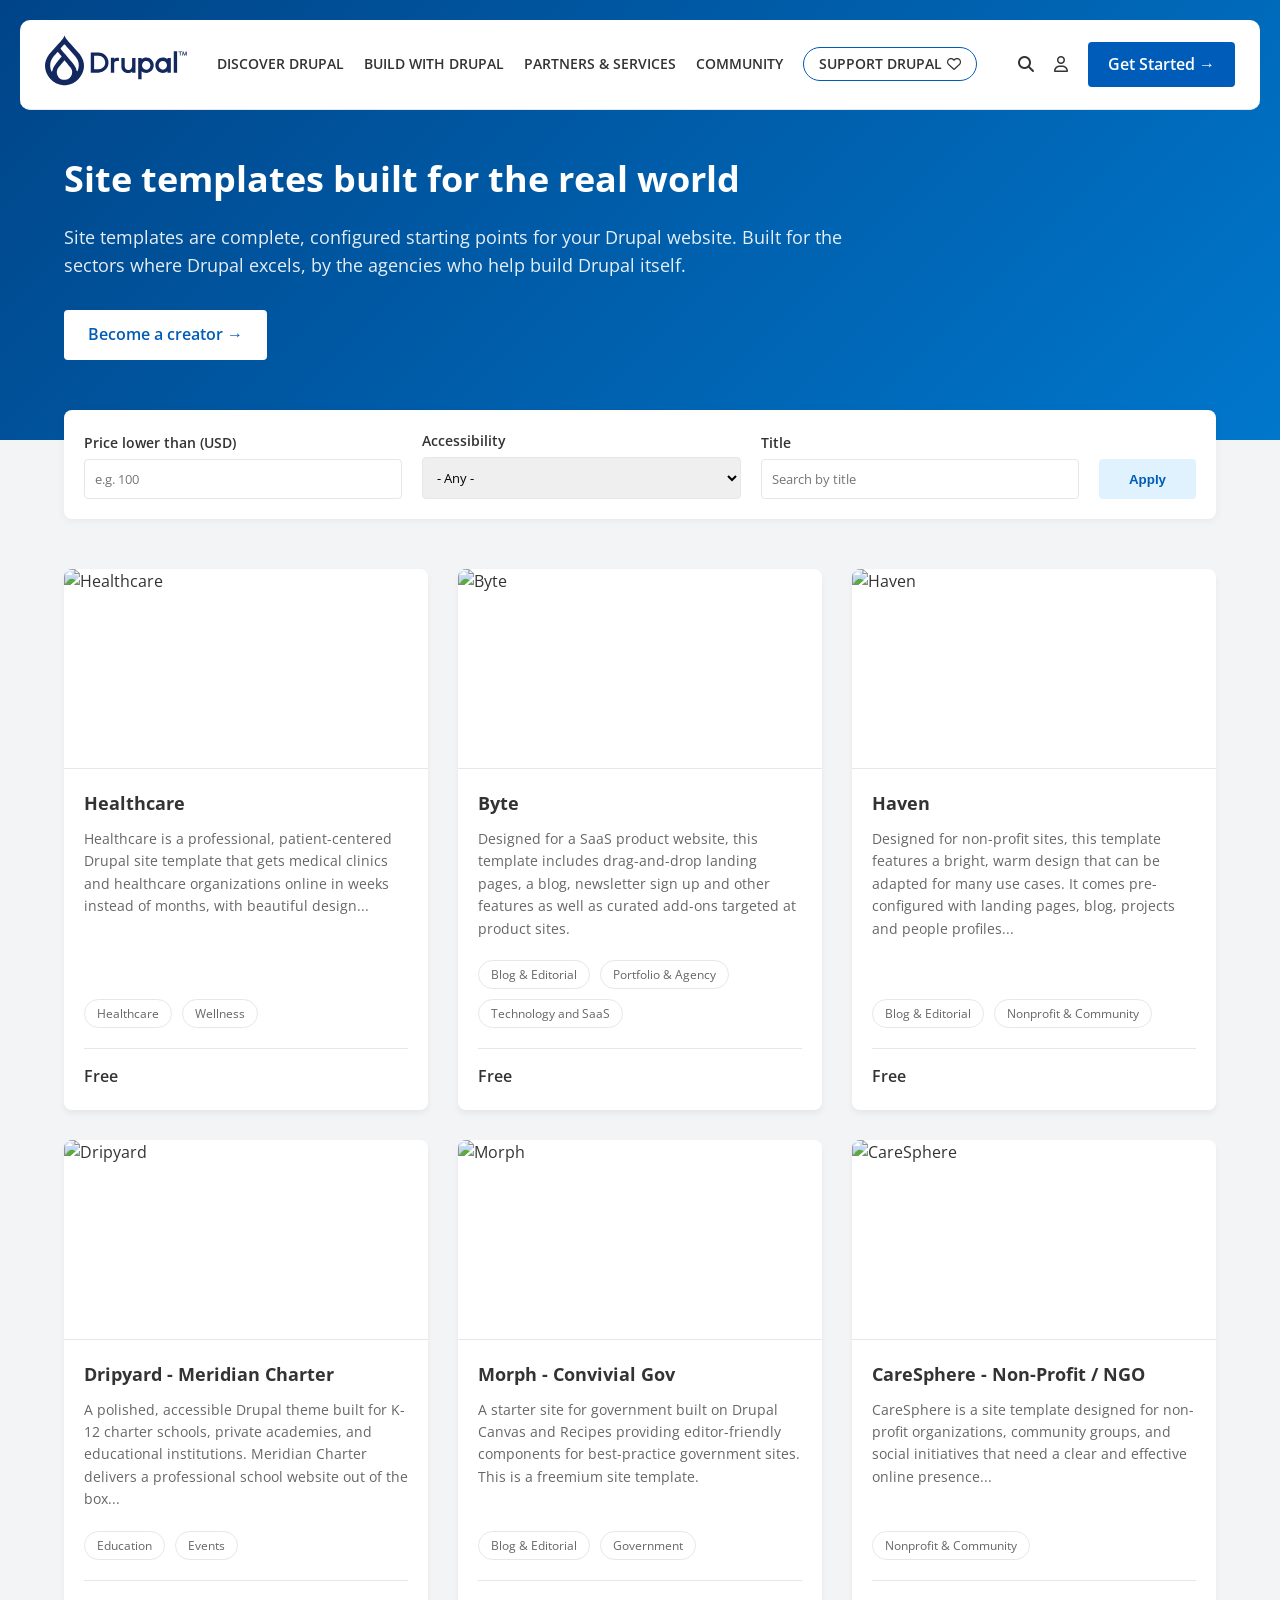
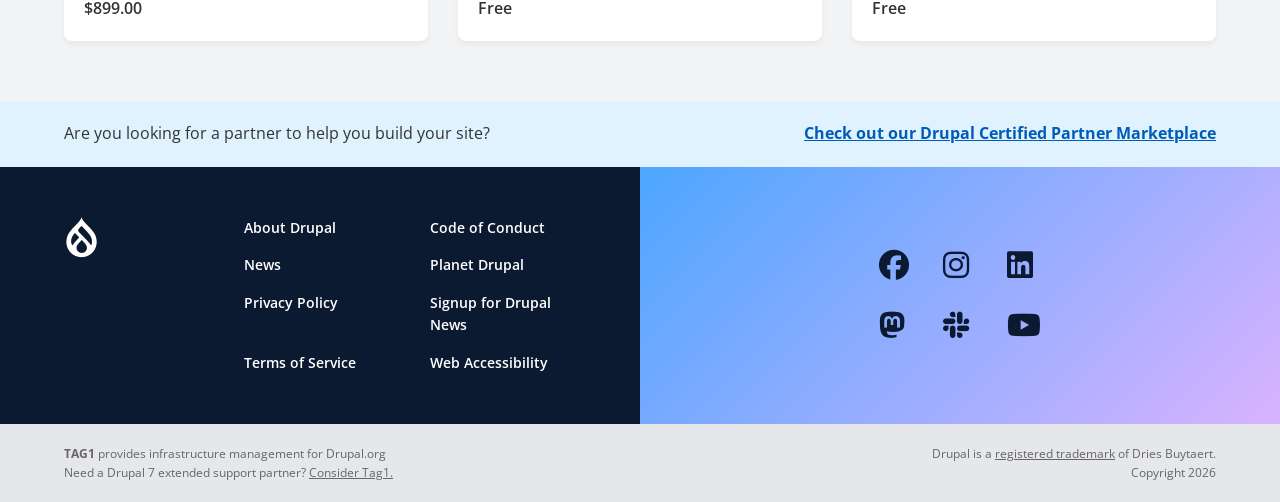
==== da-marketplace.html @ c18d899f "update" ====
<!DOCTYPE html>
<html lang="vi">
<head>
    <meta charset="UTF-8">
    <meta name="viewport" content="width=device-width, initial-scale=1.0">
    <title>Drupal Site Templates</title>
    <!-- Thêm font chữ từ Google Fonts -->
    <link rel="preconnect" href="https://fonts.googleapis.com">
    <link rel="preconnect" href="https://fonts.gstatic.com" crossorigin>
    <link href="https://fonts.googleapis.com/css2?family=Open+Sans:wght@400;600;700&display=swap" rel="stylesheet">
    <!-- Thêm thư viện icon FontAwesome -->
    <link rel="stylesheet" href="https://cdnjs.cloudflare.com/ajax/libs/font-awesome/6.4.0/css/all.min.css">

    <style>
        /* CSS Reset & Variables */
        :root {
            --primary-blue: #005cb9;
            --dark-blue: #0b1a30;
            --text-main: #333;
            --text-muted: #666;
            --bg-light: #f3f4f6;
            --border-color: #e5e7eb;
            --font-family: 'Open Sans', sans-serif;
        }

        * {
            margin: 0;
            padding: 0;
            box-sizing: border-box;
        }

        body {
            font-family: var(--font-family);
            color: var(--text-main);
            background-color: var(--bg-light);
            line-height: 1.6;
        }

        a {
            text-decoration: none;
            color: inherit;
        }

        /* --- HEADER --- */
        header {
            background-color: #fff;
            padding: 15px 25px;
            display: flex;
            justify-content: space-between;
            align-items: center;
            border-bottom: 1px solid var(--border-color);
            position: absolute;
            width: calc(100% - 40px);
            left: 20px;
            right: 20px;
            top: 20px;
            border-radius: 10px;
            z-index: 99;
        }

        .logo-nav {
            display: flex;
            align-items: center;
            gap: 30px;
        }

        .logo {
          width: 142px;
        }

        .nav-links {
            display: flex;
            gap: 20px;
            font-size: 14px;
            font-weight: 600;
            text-transform: uppercase;
            align-items: center;
        }

        .nav-links a:hover {
            color: var(--primary-blue);
        }

        .support-btn {
            border: 1px solid var(--primary-blue);
            padding: 5px 15px;
            border-radius: 20px;
            display: flex;
            align-items: center;
            gap: 5px;
        }

        .header-actions {
            display: flex;
            align-items: center;
            gap: 20px;
        }

        .btn-get-started {
            background-color: var(--primary-blue);
            color: #fff;
            padding: 10px 20px;
            border-radius: 4px;
            font-weight: 600;
        }

        /* --- HERO SECTION --- */
        .hero {
            background: linear-gradient(135deg, #004488, #0077cc);
            /* Có thể thay bằng ảnh pattern nếu có */
            color: #fff;
            padding: 150px 5% 80px 5%;
            text-align: left;
        }

        .hero h1 {
            font-size: 36px;
            margin-bottom: 15px;
        }

        .hero p {
            font-size: 18px;
            max-width: 800px;
            margin-bottom: 30px;
            opacity: 0.9;
        }

        .btn-white {
            background-color: #fff;
            color: var(--primary-blue);
            padding: 12px 24px;
            border-radius: 4px;
            font-weight: 600;
            display: inline-flex;
            align-items: center;
            gap: 10px;
        }

        /* --- FILTER SECTION --- */
        .filters {
            background-color: #fff;
            margin: 0 5%;
            padding: 20px;
            border-radius: 8px;
            box-shadow: 0 2px 10px rgba(0,0,0,0.05);
            display: flex;
            gap: 20px;
            align-items: flex-end;
            transform: translateY(-30px);
        }

        .form-group {
            display: flex;
            flex-direction: column;
            gap: 5px;
            flex: 1;
        }

        .form-group label {
            font-size: 14px;
            font-weight: 600;
        }

        .form-group input, .form-group select {
            padding: 10px;
            border: 1px solid var(--border-color);
            border-radius: 4px;
            font-family: inherit;
        }

        .btn-apply {
            background-color: #e0f2fe;
            color: var(--primary-blue);
            border: none;
            padding: 10px 30px;
            border-radius: 4px;
            font-weight: 600;
            cursor: pointer;
            height: 40px;
        }

        /* --- TEMPLATES GRID --- */
        .templates-container {
            padding: 20px 5% 60px;
            display: grid;
            grid-template-columns: repeat(auto-fill, minmax(320px, 1fr));
            gap: 30px;
        }

        .card {
            background: #fff;
            border-radius: 8px;
            overflow: hidden;
            box-shadow: 0 4px 6px rgba(0,0,0,0.05);
            display: flex;
            flex-direction: column;
            transition: transform 0.2s, box-shadow 0.2s;
        }

        .card:hover {
            transform: translateY(-5px);
            box-shadow: 0 10px 15px rgba(0,0,0,0.1);
        }

        .card img {
            width: 100%;
            height: 200px;
            object-fit: cover;
            border-bottom: 1px solid var(--border-color);
        }

        .card-body {
            padding: 20px;
            display: flex;
            flex-direction: column;
            flex-grow: 1;
        }

        .card-title {
            font-size: 18px;
            font-weight: 700;
            margin-bottom: 10px;
        }

        .card-desc {
            font-size: 14px;
            color: var(--text-muted);
            margin-bottom: 20px;
            flex-grow: 1;
        }

        .tags {
            display: flex;
            flex-wrap: wrap;
            gap: 10px;
            margin-bottom: 20px;
        }

        .tag {
            font-size: 12px;
            padding: 4px 12px;
            border: 1px solid var(--border-color);
            border-radius: 15px;
            color: var(--text-muted);
        }

        .card-footer {
            border-top: 1px solid var(--border-color);
            padding-top: 15px;
            font-weight: 600;
            color: var(--text-main);
        }

        /* --- CTA BANNER --- */
        .cta-banner {
            background-color: #e0f2fe;
            padding: 20px 5%;
            display: flex;
            justify-content: space-between;
            align-items: center;
        }

        .cta-banner a {
            font-weight: 700;
            color: var(--primary-blue);
            text-decoration: underline;
        }

        /* --- FOOTER --- */
        footer {
            display: flex;
            min-height: 250px;
        }

        .footer-left {
            background-color: var(--dark-blue);
            color: #fff;
            width: 50%;
            padding: 50px 5%;
            display: flex;
            gap: 50px;
        }

        .footer-links {
            display: grid;
            grid-template-columns: 1fr 1fr;
            gap: 15px 40px;
        }

        .footer-links a {
            font-size: 14px;
            font-weight: 600;
        }

        .footer-links a:hover {
            text-decoration: underline;
        }

        .footer-right {
            background: linear-gradient(135deg, #4da6ff, #d9b3ff);
            width: 50%;
            padding: 50px 5%;
            display: flex;
            justify-content: center;
            align-items: center;
        }

        .social-icons {
            display: grid;
            grid-template-columns: repeat(3, 1fr);
            gap: 30px;
            font-size: 30px;
            color: var(--dark-blue);
        }

        /* --- BOTTOM BAR --- */
        .bottom-bar {
            background-color: #e5e7eb;
            padding: 20px 5%;
            display: flex;
            justify-content: space-between;
            align-items: center;
            font-size: 12px;
            color: var(--text-muted);
        }

        .bottom-bar img {
            height: 20px;
            margin-right: 10px;
            vertical-align: middle;
        }

        /* Responsive cơ bản */
        @media (max-width: 1024px) {
            .nav-links { display: none; } /* Giấu menu trên mobile, cần làm menu hamburger thực tế */
            .filters { flex-direction: column; transform: none; margin: 20px 5%; }
            .btn-apply { width: 100%; }
            footer { flex-direction: column; }
            .footer-left, .footer-right { width: 100%; }
            .cta-banner { flex-direction: column; gap: 10px; text-align: center; }
        }
    </style>
</head>
<body>

    <!-- Header -->
    <header>
        <div class="logo-nav">
            <div class="logo">
              <img src="logo.svg" alt="logo" width="142" height="51">
            </div>
            <nav class="nav-links">
                <a href="#">Discover Drupal</a>
                <a href="#">Build with Drupal</a>
                <a href="#">Partners & Services</a>
                <a href="#">Community</a>
                <a href="#" class="support-btn">Support Drupal <i class="fa-regular fa-heart"></i></a>
            </nav>
        </div>
        <div class="header-actions">
            <a href="#"><i class="fa-solid fa-magnifying-glass"></i></a>
            <a href="#"><i class="fa-regular fa-user"></i></a>
            <a href="#" class="btn-get-started">Get Started &rarr;</a>
        </div>
    </header>

    <!-- Hero -->
    <section class="hero">
        <h1>Site templates built for the real world</h1>
        <p>Site templates are complete, configured starting points for your Drupal website. Built for the sectors where Drupal excels, by the agencies who help build Drupal itself.</p>
        <a href="#" class="btn-white">Become a creator &rarr;</a>
    </section>

    <!-- Filters -->
    <form class="filters" id="filterForm">
        <div class="form-group">
            <label for="price">Price lower than (USD)</label>
            <input type="text" id="price" placeholder="e.g. 100">
        </div>
        <div class="form-group">
            <label for="accessibility">Accessibility</label>
            <select id="accessibility">
                <option>- Any -</option>
                <option>WCAG 2.1 AA</option>
                <option>WCAG 2.1 AAA</option>
            </select>
        </div>
        <div class="form-group">
            <label for="title">Title</label>
            <input type="text" id="title" placeholder="Search by title">
        </div>
        <button type="submit" class="btn-apply">Apply</button>
    </form>

    <!-- Templates Grid -->
    <section class="templates-container">
        
        <!-- Card 1 -->
        <a href="https://www.drupalforge.org/" target="_blank" class="card">
            <img src="https://images.unsplash.com/photo-1538108149393-cebb47acddb2?auto=format&fit=crop&w=600&q=80" alt="Healthcare">
            <div class="card-body">
                <h3 class="card-title">Healthcare</h3>
                <p class="card-desc">Healthcare is a professional, patient-centered Drupal site template that gets medical clinics and healthcare organizations online in weeks instead of months, with beautiful design...</p>
                <div class="tags">
                    <span class="tag">Healthcare</span>
                    <span class="tag">Wellness</span>
                </div>
                <div class="card-footer">Free</div>
            </div>
        </a>

        <!-- Card 2 -->
        <a href="https://www.drupalforge.org/" target="_blank" class="card">
            <img src="https://images.unsplash.com/photo-1551288049-bebda4e38f71?auto=format&fit=crop&w=600&q=80" alt="Byte">
            <div class="card-body">
                <h3 class="card-title">Byte</h3>
                <p class="card-desc">Designed for a SaaS product website, this template includes drag-and-drop landing pages, a blog, newsletter sign up and other features as well as curated add-ons targeted at product sites.</p>
                <div class="tags">
                    <span class="tag">Blog & Editorial</span>
                    <span class="tag">Portfolio & Agency</span>
                    <span class="tag">Technology and SaaS</span>
                </div>
                <div class="card-footer">Free</div>
            </div>
        </a>

        <!-- Card 3 -->
        <a href="https://www.drupalforge.org/" target="_blank" class="card">
            <img src="https://images.unsplash.com/photo-1469474968028-56623f02e42e?auto=format&fit=crop&w=600&q=80" alt="Haven">
            <div class="card-body">
                <h3 class="card-title">Haven</h3>
                <p class="card-desc">Designed for non-profit sites, this template features a bright, warm design that can be adapted for many use cases. It comes pre-configured with landing pages, blog, projects and people profiles...</p>
                <div class="tags">
                    <span class="tag">Blog & Editorial</span>
                    <span class="tag">Nonprofit & Community</span>
                </div>
                <div class="card-footer">Free</div>
            </div>
        </a>

        <!-- Card 4 -->
        <a href="https://www.drupalforge.org/" target="_blank" class="card">
            <img src="https://images.unsplash.com/photo-1523050854058-8df90110c9f1?auto=format&fit=crop&w=600&q=80" alt="Dripyard">
            <div class="card-body">
                <h3 class="card-title">Dripyard - Meridian Charter</h3>
                <p class="card-desc">A polished, accessible Drupal theme built for K-12 charter schools, private academies, and educational institutions. Meridian Charter delivers a professional school website out of the box...</p>
                <div class="tags">
                    <span class="tag">Education</span>
                    <span class="tag">Events</span>
                </div>
                <div class="card-footer">$899.00</div>
            </div>
        </a>

        <!-- Card 5 -->
        <a href="https://www.drupalforge.org/" target="_blank" class="card">
            <img src="https://images.unsplash.com/photo-1541872703-74c5e44368f9?auto=format&fit=crop&w=600&q=80" alt="Morph">
            <div class="card-body">
                <h3 class="card-title">Morph - Convivial Gov</h3>
                <p class="card-desc">A starter site for government built on Drupal Canvas and Recipes providing editor-friendly components for best-practice government sites. This is a freemium site template.</p>
                <div class="tags">
                    <span class="tag">Blog & Editorial</span>
                    <span class="tag">Government</span>
                </div>
                <div class="card-footer">Free</div>
            </div>
        </a>

        <!-- Card 6 -->
        <a href="https://www.drupalforge.org/" target="_blank" class="card">
            <img src="https://images.unsplash.com/photo-1531206715517-5c0ba140b2b8?auto=format&fit=crop&w=600&q=80" alt="CareSphere">
            <div class="card-body">
                <h3 class="card-title">CareSphere - Non-Profit / NGO</h3>
                <p class="card-desc">CareSphere is a site template designed for non-profit organizations, community groups, and social initiatives that need a clear and effective online presence...</p>
                <div class="tags">
                    <span class="tag">Nonprofit & Community</span>
                </div>
                <div class="card-footer">Free</div>
            </div>
        </a>

    </section>

    <!-- CTA Banner -->
    <div class="cta-banner">
        <span>Are you looking for a partner to help you build your site?</span>
        <a href="#">Check out our Drupal Certified Partner Marketplace</a>
    </div>

    <!-- Footer -->
    <footer>
        <div class="footer-left">
            <div class="logo">
                <i class="fa-brands fa-drupal" style="font-size: 40px; color:#fff;"></i>
            </div>
            <div class="footer-links">
                <a href="#">About Drupal</a>
                <a href="#">Code of Conduct</a>
                <a href="#">News</a>
                <a href="#">Planet Drupal</a>
                <a href="#">Privacy Policy</a>
                <a href="#">Signup for Drupal News</a>
                <a href="#">Terms of Service</a>
                <a href="#">Web Accessibility</a>
            </div>
        </div>
        <div class="footer-right">
            <div class="social-icons">
                <i class="fa-brands fa-facebook"></i>
                <i class="fa-brands fa-instagram"></i>
                <i class="fa-brands fa-linkedin"></i>
                <i class="fa-brands fa-mastodon"></i>
                <i class="fa-brands fa-slack"></i>
                <i class="fa-brands fa-youtube"></i>
            </div>
        </div>
    </footer>

    <!-- Bottom Bar -->
    <div class="bottom-bar">
        <div>
            <strong>TAG1</strong> provides infrastructure management for Drupal.org<br>
            Need a Drupal 7 extended support partner? <a href="#" style="text-decoration: underline;">Consider Tag1.</a>
        </div>
        <div style="text-align: right;">
            Drupal is a <a href="#" style="text-decoration: underline;">registered trademark</a> of Dries Buytaert.<br>
            Copyright 2026
        </div>
    </div>

    <!-- JavaScript xử lý sự kiện form (Mô phỏng) -->
    <script>
        document.getElementById('filterForm').addEventListener('submit', function(e) {
            e.preventDefault(); // Ngăn form load lại trang
            
            // Lấy giá trị từ form
            const price = document.getElementById('price').value;
            const title = document.getElementById('title').value;
            
            // Log ra console hoặc hiển thị thông báo mô phỏng
            console.log(`Lọc với giá: ${price}, Tiêu đề: ${title}`);
            alert("Tính năng lọc đang được mô phỏng. Sẽ tích hợp API sau!");
        });
    </script>
</body>
</html>
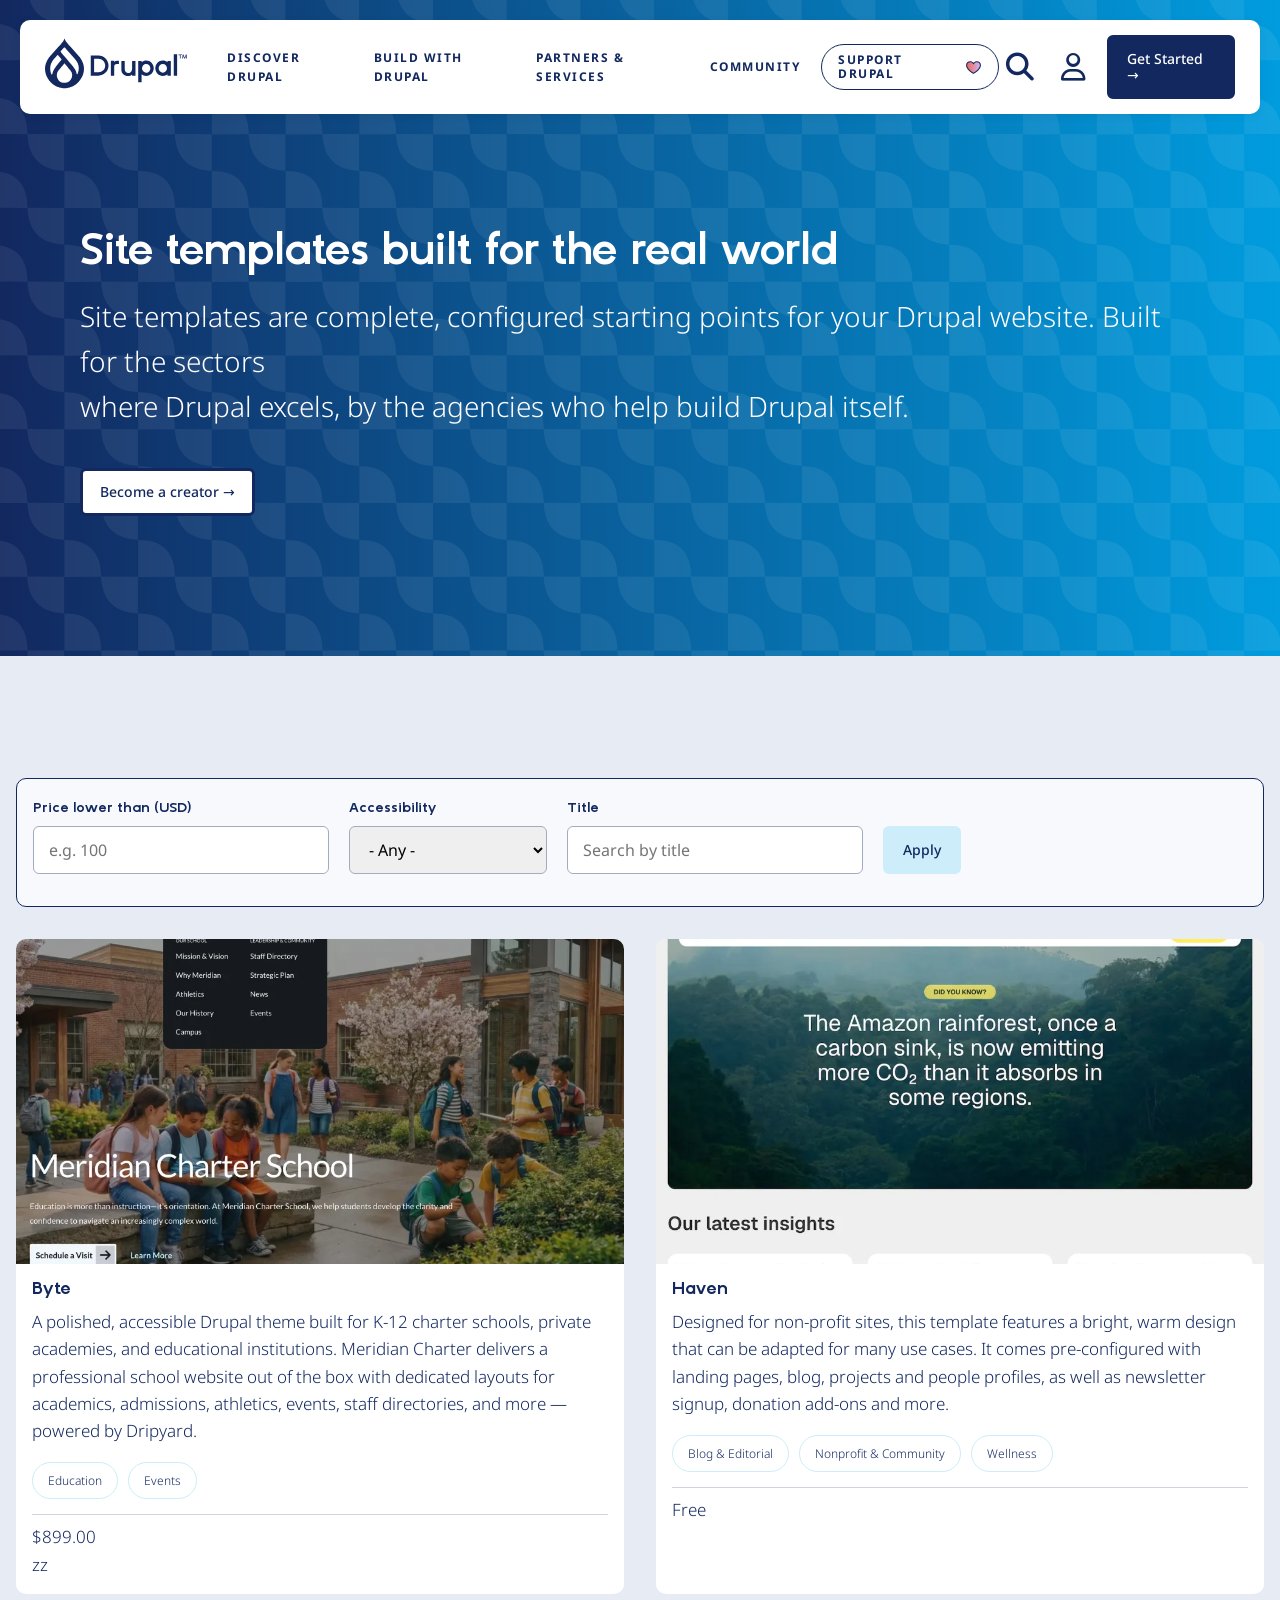
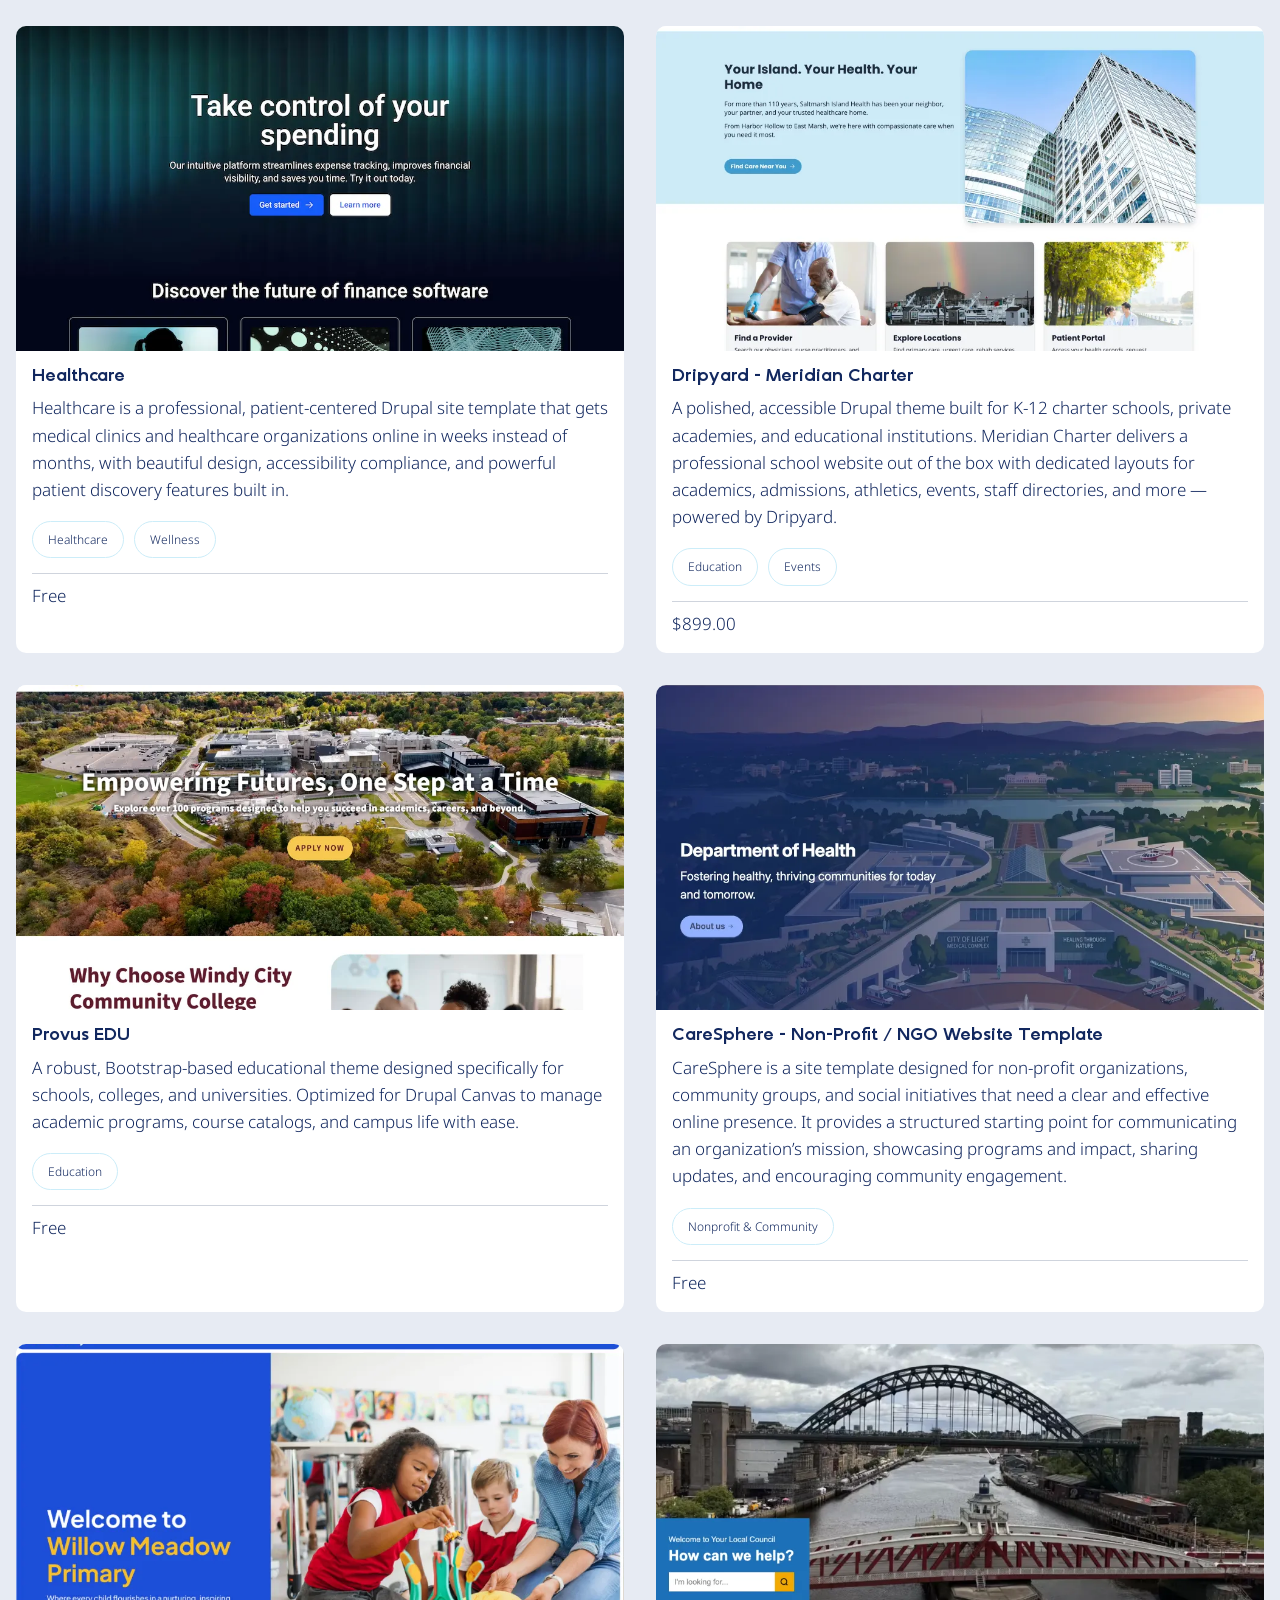
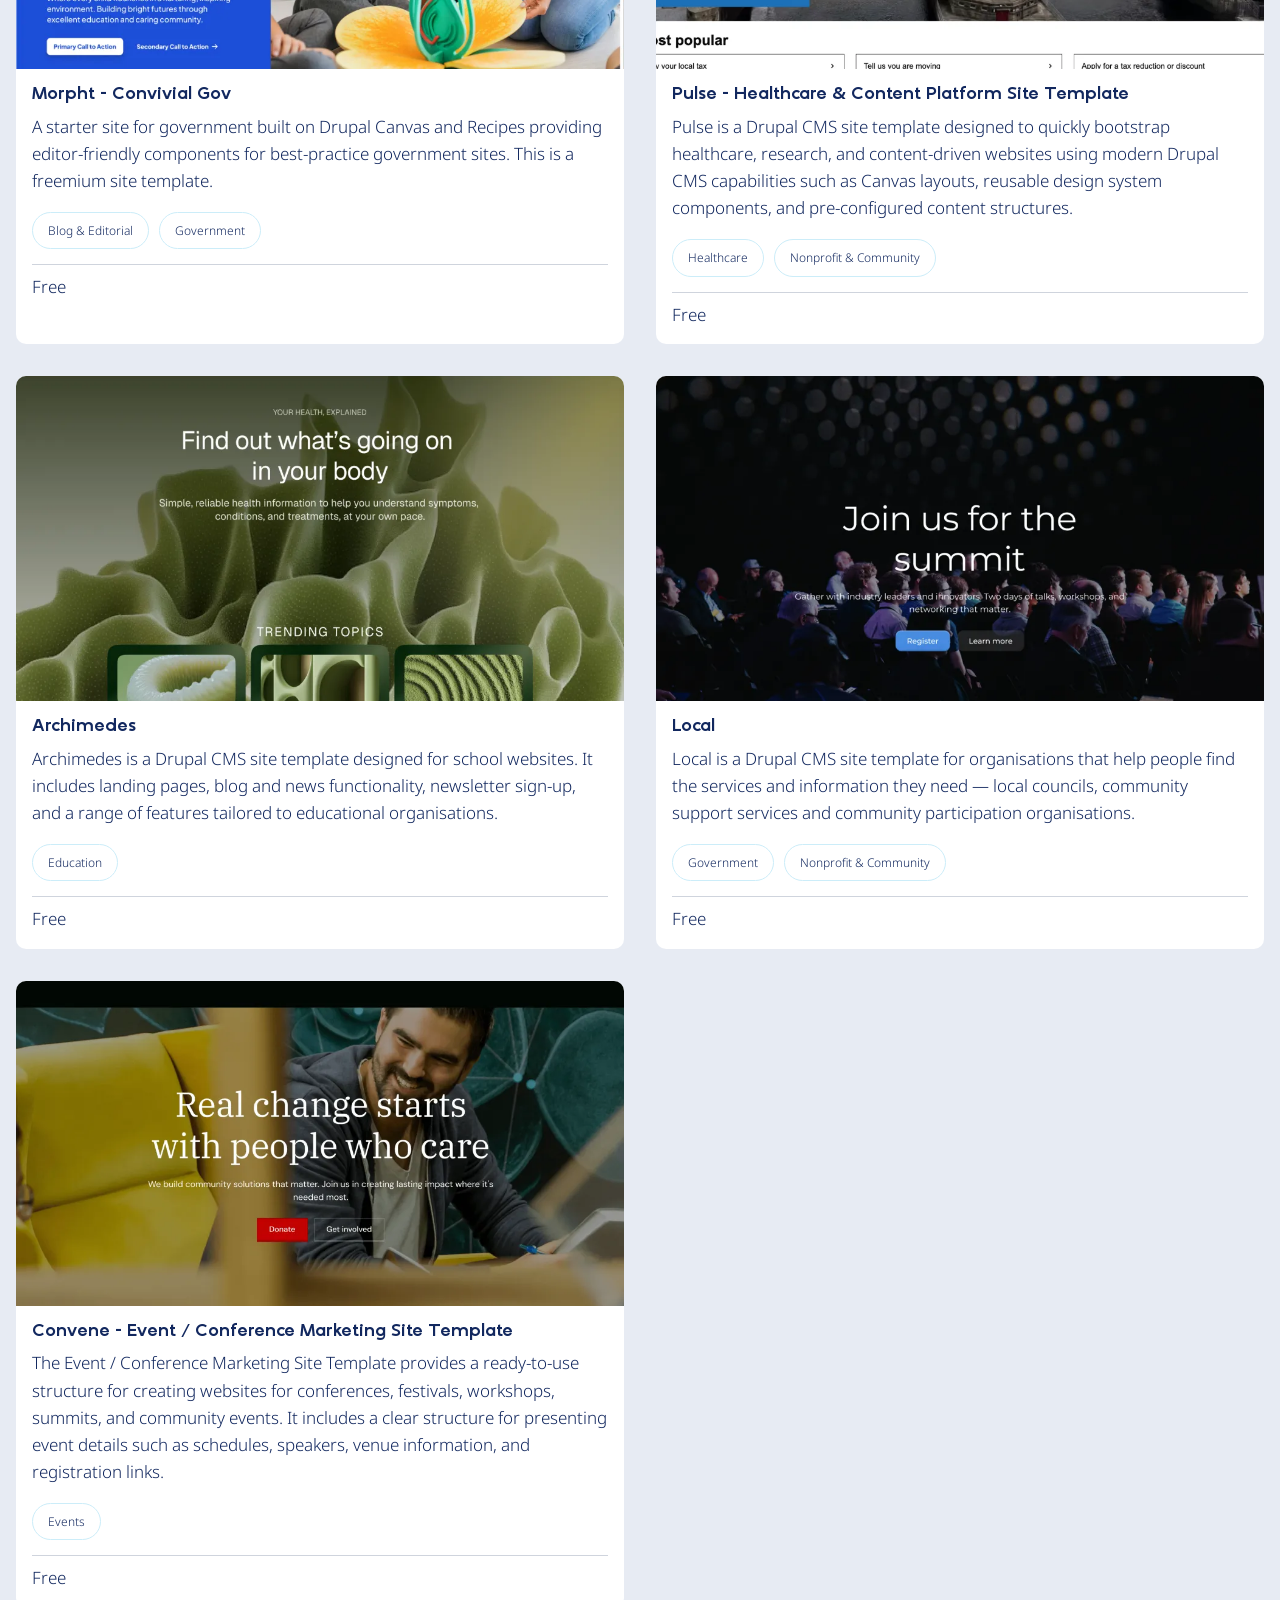
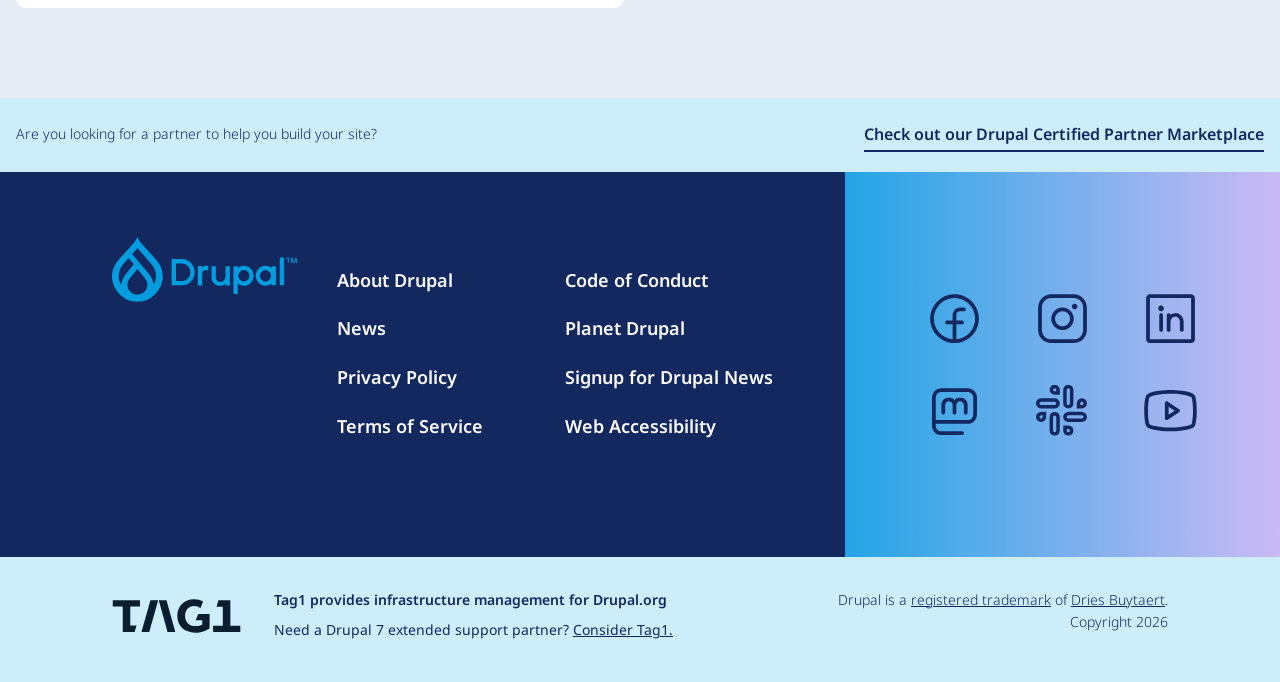
==== commit 9e88685a: "update" ====
--- a/da-marketplace.html
+++ b/da-marketplace.html
@@ -7,339 +7,10 @@
     <!-- Thêm font chữ từ Google Fonts -->
     <link rel="preconnect" href="https://fonts.googleapis.com">
     <link rel="preconnect" href="https://fonts.gstatic.com" crossorigin>
-    <link href="https://fonts.googleapis.com/css2?family=Open+Sans:wght@400;600;700&display=swap" rel="stylesheet">
+    <link href="https://fonts.googleapis.com/css2?family=Noto+Sans:ital,wght@0,100..900;1,100..900&display=swap" rel="stylesheet">
     <!-- Thêm thư viện icon FontAwesome -->
     <link rel="stylesheet" href="https://cdnjs.cloudflare.com/ajax/libs/font-awesome/6.4.0/css/all.min.css">
-
-    <style>
-        /* CSS Reset & Variables */
-        :root {
-            --primary-blue: #005cb9;
-            --dark-blue: #0b1a30;
-            --text-main: #333;
-            --text-muted: #666;
-            --bg-light: #f3f4f6;
-            --border-color: #e5e7eb;
-            --font-family: 'Open Sans', sans-serif;
-        }
-
-        * {
-            margin: 0;
-            padding: 0;
-            box-sizing: border-box;
-        }
-
-        body {
-            font-family: var(--font-family);
-            color: var(--text-main);
-            background-color: var(--bg-light);
-            line-height: 1.6;
-        }
-
-        a {
-            text-decoration: none;
-            color: inherit;
-        }
-
-        /* --- HEADER --- */
-        header {
-            background-color: #fff;
-            padding: 15px 25px;
-            display: flex;
-            justify-content: space-between;
-            align-items: center;
-            border-bottom: 1px solid var(--border-color);
-            position: absolute;
-            width: calc(100% - 40px);
-            left: 20px;
-            right: 20px;
-            top: 20px;
-            border-radius: 10px;
-            z-index: 99;
-        }
-
-        .logo-nav {
-            display: flex;
-            align-items: center;
-            gap: 30px;
-        }
-
-        .logo {
-          width: 142px;
-        }
-
-        .nav-links {
-            display: flex;
-            gap: 20px;
-            font-size: 14px;
-            font-weight: 600;
-            text-transform: uppercase;
-            align-items: center;
-        }
-
-        .nav-links a:hover {
-            color: var(--primary-blue);
-        }
-
-        .support-btn {
-            border: 1px solid var(--primary-blue);
-            padding: 5px 15px;
-            border-radius: 20px;
-            display: flex;
-            align-items: center;
-            gap: 5px;
-        }
-
-        .header-actions {
-            display: flex;
-            align-items: center;
-            gap: 20px;
-        }
-
-        .btn-get-started {
-            background-color: var(--primary-blue);
-            color: #fff;
-            padding: 10px 20px;
-            border-radius: 4px;
-            font-weight: 600;
-        }
-
-        /* --- HERO SECTION --- */
-        .hero {
-            background: linear-gradient(135deg, #004488, #0077cc);
-            /* Có thể thay bằng ảnh pattern nếu có */
-            color: #fff;
-            padding: 150px 5% 80px 5%;
-            text-align: left;
-        }
-
-        .hero h1 {
-            font-size: 36px;
-            margin-bottom: 15px;
-        }
-
-        .hero p {
-            font-size: 18px;
-            max-width: 800px;
-            margin-bottom: 30px;
-            opacity: 0.9;
-        }
-
-        .btn-white {
-            background-color: #fff;
-            color: var(--primary-blue);
-            padding: 12px 24px;
-            border-radius: 4px;
-            font-weight: 600;
-            display: inline-flex;
-            align-items: center;
-            gap: 10px;
-        }
-
-        /* --- FILTER SECTION --- */
-        .filters {
-            background-color: #fff;
-            margin: 0 5%;
-            padding: 20px;
-            border-radius: 8px;
-            box-shadow: 0 2px 10px rgba(0,0,0,0.05);
-            display: flex;
-            gap: 20px;
-            align-items: flex-end;
-            transform: translateY(-30px);
-        }
-
-        .form-group {
-            display: flex;
-            flex-direction: column;
-            gap: 5px;
-            flex: 1;
-        }
-
-        .form-group label {
-            font-size: 14px;
-            font-weight: 600;
-        }
-
-        .form-group input, .form-group select {
-            padding: 10px;
-            border: 1px solid var(--border-color);
-            border-radius: 4px;
-            font-family: inherit;
-        }
-
-        .btn-apply {
-            background-color: #e0f2fe;
-            color: var(--primary-blue);
-            border: none;
-            padding: 10px 30px;
-            border-radius: 4px;
-            font-weight: 600;
-            cursor: pointer;
-            height: 40px;
-        }
-
-        /* --- TEMPLATES GRID --- */
-        .templates-container {
-            padding: 20px 5% 60px;
-            display: grid;
-            grid-template-columns: repeat(auto-fill, minmax(320px, 1fr));
-            gap: 30px;
-        }
-
-        .card {
-            background: #fff;
-            border-radius: 8px;
-            overflow: hidden;
-            box-shadow: 0 4px 6px rgba(0,0,0,0.05);
-            display: flex;
-            flex-direction: column;
-            transition: transform 0.2s, box-shadow 0.2s;
-        }
-
-        .card:hover {
-            transform: translateY(-5px);
-            box-shadow: 0 10px 15px rgba(0,0,0,0.1);
-        }
-
-        .card img {
-            width: 100%;
-            height: 200px;
-            object-fit: cover;
-            border-bottom: 1px solid var(--border-color);
-        }
-
-        .card-body {
-            padding: 20px;
-            display: flex;
-            flex-direction: column;
-            flex-grow: 1;
-        }
-
-        .card-title {
-            font-size: 18px;
-            font-weight: 700;
-            margin-bottom: 10px;
-        }
-
-        .card-desc {
-            font-size: 14px;
-            color: var(--text-muted);
-            margin-bottom: 20px;
-            flex-grow: 1;
-        }
-
-        .tags {
-            display: flex;
-            flex-wrap: wrap;
-            gap: 10px;
-            margin-bottom: 20px;
-        }
-
-        .tag {
-            font-size: 12px;
-            padding: 4px 12px;
-            border: 1px solid var(--border-color);
-            border-radius: 15px;
-            color: var(--text-muted);
-        }
-
-        .card-footer {
-            border-top: 1px solid var(--border-color);
-            padding-top: 15px;
-            font-weight: 600;
-            color: var(--text-main);
-        }
-
-        /* --- CTA BANNER --- */
-        .cta-banner {
-            background-color: #e0f2fe;
-            padding: 20px 5%;
-            display: flex;
-            justify-content: space-between;
-            align-items: center;
-        }
-
-        .cta-banner a {
-            font-weight: 700;
-            color: var(--primary-blue);
-            text-decoration: underline;
-        }
-
-        /* --- FOOTER --- */
-        footer {
-            display: flex;
-            min-height: 250px;
-        }
-
-        .footer-left {
-            background-color: var(--dark-blue);
-            color: #fff;
-            width: 50%;
-            padding: 50px 5%;
-            display: flex;
-            gap: 50px;
-        }
-
-        .footer-links {
-            display: grid;
-            grid-template-columns: 1fr 1fr;
-            gap: 15px 40px;
-        }
-
-        .footer-links a {
-            font-size: 14px;
-            font-weight: 600;
-        }
-
-        .footer-links a:hover {
-            text-decoration: underline;
-        }
-
-        .footer-right {
-            background: linear-gradient(135deg, #4da6ff, #d9b3ff);
-            width: 50%;
-            padding: 50px 5%;
-            display: flex;
-            justify-content: center;
-            align-items: center;
-        }
-
-        .social-icons {
-            display: grid;
-            grid-template-columns: repeat(3, 1fr);
-            gap: 30px;
-            font-size: 30px;
-            color: var(--dark-blue);
-        }
-
-        /* --- BOTTOM BAR --- */
-        .bottom-bar {
-            background-color: #e5e7eb;
-            padding: 20px 5%;
-            display: flex;
-            justify-content: space-between;
-            align-items: center;
-            font-size: 12px;
-            color: var(--text-muted);
-        }
-
-        .bottom-bar img {
-            height: 20px;
-            margin-right: 10px;
-            vertical-align: middle;
-        }
-
-        /* Responsive cơ bản */
-        @media (max-width: 1024px) {
-            .nav-links { display: none; } /* Giấu menu trên mobile, cần làm menu hamburger thực tế */
-            .filters { flex-direction: column; transform: none; margin: 20px 5%; }
-            .btn-apply { width: 100%; }
-            footer { flex-direction: column; }
-            .footer-left, .footer-right { width: 100%; }
-            .cta-banner { flex-direction: column; gap: 10px; text-align: center; }
-        }
-    </style>
+    <link rel="stylesheet" href="./assets/style.css">
 </head>
 <body>
 
@@ -354,7 +25,7 @@
                 <a href="#">Build with Drupal</a>
                 <a href="#">Partners & Services</a>
                 <a href="#">Community</a>
-                <a href="#" class="support-btn">Support Drupal <i class="fa-regular fa-heart"></i></a>
+                <a href="#" class="support-btn">Support Drupal</a>
             </nav>
         </div>
         <div class="header-actions">
@@ -366,132 +37,211 @@
 
     <!-- Hero -->
     <section class="hero">
-        <h1>Site templates built for the real world</h1>
-        <p>Site templates are complete, configured starting points for your Drupal website. Built for the sectors where Drupal excels, by the agencies who help build Drupal itself.</p>
-        <a href="#" class="btn-white">Become a creator &rarr;</a>
+        <div class="container">
+            <h1>Site templates built for the real world</h1>
+            <p>Site templates are complete, configured starting points for your Drupal website. Built for the sectors<br />where Drupal excels, by the agencies who help build Drupal itself.</p>
+            <div class="hero-action">
+                <a href="#" class="btn-white">Become a creator  &rarr;</a>
+            </div>
+        </div>
     </section>
 
-    <!-- Filters -->
-    <form class="filters" id="filterForm">
-        <div class="form-group">
-            <label for="price">Price lower than (USD)</label>
-            <input type="text" id="price" placeholder="e.g. 100">
-        </div>
-        <div class="form-group">
-            <label for="accessibility">Accessibility</label>
-            <select id="accessibility">
-                <option>- Any -</option>
-                <option>WCAG 2.1 AA</option>
-                <option>WCAG 2.1 AAA</option>
-            </select>
-        </div>
-        <div class="form-group">
-            <label for="title">Title</label>
-            <input type="text" id="title" placeholder="Search by title">
-        </div>
-        <button type="submit" class="btn-apply">Apply</button>
-    </form>
-
-    <!-- Templates Grid -->
-    <section class="templates-container">
-        
-        <!-- Card 1 -->
-        <a href="https://www.drupalforge.org/" target="_blank" class="card">
-            <img src="https://images.unsplash.com/photo-1538108149393-cebb47acddb2?auto=format&fit=crop&w=600&q=80" alt="Healthcare">
-            <div class="card-body">
-                <h3 class="card-title">Healthcare</h3>
-                <p class="card-desc">Healthcare is a professional, patient-centered Drupal site template that gets medical clinics and healthcare organizations online in weeks instead of months, with beautiful design...</p>
-                <div class="tags">
-                    <span class="tag">Healthcare</span>
-                    <span class="tag">Wellness</span>
+    <main class="main">
+        <div class="container">
+            <!-- Filters -->
+            <form class="filters" id="filterForm">
+                <div class="form-group">
+                    <label for="price">Price lower than (USD)</label>
+                    <input type="text" id="price" placeholder="e.g. 100">
                 </div>
-                <div class="card-footer">Free</div>
-            </div>
-        </a>
-
-        <!-- Card 2 -->
-        <a href="https://www.drupalforge.org/" target="_blank" class="card">
-            <img src="https://images.unsplash.com/photo-1551288049-bebda4e38f71?auto=format&fit=crop&w=600&q=80" alt="Byte">
-            <div class="card-body">
-                <h3 class="card-title">Byte</h3>
-                <p class="card-desc">Designed for a SaaS product website, this template includes drag-and-drop landing pages, a blog, newsletter sign up and other features as well as curated add-ons targeted at product sites.</p>
-                <div class="tags">
-                    <span class="tag">Blog & Editorial</span>
-                    <span class="tag">Portfolio & Agency</span>
-                    <span class="tag">Technology and SaaS</span>
+                <div class="form-group">
+                    <label for="accessibility">Accessibility</label>
+                    <select id="accessibility">
+                        <option>- Any -</option>
+                        <option>WCAG 2.1 AA</option>
+                        <option>WCAG 2.1 AAA</option>
+                    </select>
                 </div>
-                <div class="card-footer">Free</div>
-            </div>
-        </a>
-
-        <!-- Card 3 -->
-        <a href="https://www.drupalforge.org/" target="_blank" class="card">
-            <img src="https://images.unsplash.com/photo-1469474968028-56623f02e42e?auto=format&fit=crop&w=600&q=80" alt="Haven">
-            <div class="card-body">
-                <h3 class="card-title">Haven</h3>
-                <p class="card-desc">Designed for non-profit sites, this template features a bright, warm design that can be adapted for many use cases. It comes pre-configured with landing pages, blog, projects and people profiles...</p>
-                <div class="tags">
-                    <span class="tag">Blog & Editorial</span>
-                    <span class="tag">Nonprofit & Community</span>
+                <div class="form-group">
+                    <label for="title">Title</label>
+                    <input type="text" id="title" placeholder="Search by title">
                 </div>
-                <div class="card-footer">Free</div>
-            </div>
-        </a>
-
-        <!-- Card 4 -->
-        <a href="https://www.drupalforge.org/" target="_blank" class="card">
-            <img src="https://images.unsplash.com/photo-1523050854058-8df90110c9f1?auto=format&fit=crop&w=600&q=80" alt="Dripyard">
-            <div class="card-body">
-                <h3 class="card-title">Dripyard - Meridian Charter</h3>
-                <p class="card-desc">A polished, accessible Drupal theme built for K-12 charter schools, private academies, and educational institutions. Meridian Charter delivers a professional school website out of the box...</p>
-                <div class="tags">
-                    <span class="tag">Education</span>
-                    <span class="tag">Events</span>
-                </div>
-                <div class="card-footer">$899.00</div>
-            </div>
-        </a>
-
-        <!-- Card 5 -->
-        <a href="https://www.drupalforge.org/" target="_blank" class="card">
-            <img src="https://images.unsplash.com/photo-1541872703-74c5e44368f9?auto=format&fit=crop&w=600&q=80" alt="Morph">
-            <div class="card-body">
-                <h3 class="card-title">Morph - Convivial Gov</h3>
-                <p class="card-desc">A starter site for government built on Drupal Canvas and Recipes providing editor-friendly components for best-practice government sites. This is a freemium site template.</p>
-                <div class="tags">
-                    <span class="tag">Blog & Editorial</span>
-                    <span class="tag">Government</span>
-                </div>
-                <div class="card-footer">Free</div>
-            </div>
-        </a>
-
-        <!-- Card 6 -->
-        <a href="https://www.drupalforge.org/" target="_blank" class="card">
-            <img src="https://images.unsplash.com/photo-1531206715517-5c0ba140b2b8?auto=format&fit=crop&w=600&q=80" alt="CareSphere">
-            <div class="card-body">
-                <h3 class="card-title">CareSphere - Non-Profit / NGO</h3>
-                <p class="card-desc">CareSphere is a site template designed for non-profit organizations, community groups, and social initiatives that need a clear and effective online presence...</p>
-                <div class="tags">
-                    <span class="tag">Nonprofit & Community</span>
-                </div>
-                <div class="card-footer">Free</div>
-            </div>
-        </a>
-
-    </section>
+                <button type="submit" class="btn-apply">Apply</button>
+            </form>
+
+            <!-- Templates Grid -->
+            <section class="templates-container">
+                
+                <!-- Card 1 -->
+                <a href="https://www.drupalforge.org/" target="_blank" class="card">
+                    <img src="./images/site-template/card-1.webp" alt="Byte">
+                    <div class="card-body">
+                        <h3 class="card-title">Byte</h3>
+                        <p class="card-desc">A polished, accessible Drupal theme built for K-12 charter schools, private academies, and educational institutions. Meridian Charter delivers a professional school website out of the box with dedicated layouts for academics, admissions, athletics, events, staff directories, and more — powered by Dripyard.</p>
+                        <div class="tags">
+                            <span class="tag">Education</span>
+                            <span class="tag">Events</span>
+                        </div>
+                        <div class="card-footer">$899.00</div>zz
+                    </div>
+                </a>
+
+                <!-- Card 2 -->
+                <a href="https://www.drupalforge.org/" target="_blank" class="card">
+                    <img src="./images/site-template/card-2.webp" alt="Haven">
+                    <div class="card-body">
+                        <h3 class="card-title">Haven</h3>
+                        <p class="card-desc">Designed for non-profit sites, this template features a bright, warm design that can be adapted for many use cases. It comes pre-configured with landing pages, blog, projects and people profiles, as well as newsletter signup, donation add-ons and more.</p>
+                        <div class="tags">
+                            <span class="tag">Blog & Editorial</span>
+                            <span class="tag">Nonprofit & Community</span>
+                            <span class="tag">Wellness</span>
+                        </div>
+                        <div class="card-footer">Free</div>
+                    </div>
+                </a>
+
+                <!-- Card 3 -->
+                <a href="https://www.drupalforge.org/" target="_blank" class="card">
+                    <img src="./images/site-template/card-3.webp" alt="Healthcare">
+                    <div class="card-body">
+                        <h3 class="card-title">Healthcare</h3>
+                        <p class="card-desc">Healthcare is a professional, patient-centered Drupal site template that gets medical clinics and healthcare organizations online in weeks instead of months, with beautiful design, accessibility compliance, and powerful patient discovery features built in.</p>
+                        <div class="tags">
+                            <span class="tag">Healthcare</span>
+                            <span class="tag">Wellness</span>
+                        </div>
+                        <div class="card-footer">Free</div>
+                    </div>
+                </a>
+
+                <!-- Card 4 -->
+                <a href="https://www.drupalforge.org/" target="_blank" class="card">
+                    <img src="./images/site-template/card-4.webp" alt="Dripyard - Meridian Charter">
+                    <div class="card-body">
+                        <h3 class="card-title">Dripyard - Meridian Charter</h3>
+                        <p class="card-desc">A polished, accessible Drupal theme built for K-12 charter schools, private academies, and educational institutions. Meridian Charter delivers a professional school website out of the box with dedicated layouts for academics, admissions, athletics, events, staff directories, and more — powered by Dripyard.</p>
+                        <div class="tags">
+                            <span class="tag">Education</span>
+                            <span class="tag">Events</span>
+                        </div>
+                        <div class="card-footer">$899.00</div>
+                    </div>
+                </a>
+
+                <!-- Card 5 -->
+                <a href="https://www.drupalforge.org/" target="_blank" class="card">
+                    <img src="./images/site-template/card-5.webp" alt="Provus EDU">
+                    <div class="card-body">
+                        <h3 class="card-title">Provus EDU</h3>
+                        <p class="card-desc">A robust, Bootstrap-based educational theme designed specifically for schools, colleges, and universities. Optimized for Drupal Canvas to manage academic programs, course catalogs, and campus life with ease.</p>
+                        <div class="tags">
+                            <span class="tag">Education</span>
+                        </div>
+                        <div class="card-footer">Free</div>
+                    </div>
+                </a>
+
+                <!-- Card 6 -->
+                <a href="https://www.drupalforge.org/" target="_blank" class="card">
+                    <img src="./images/site-template/card-6.webp" alt="CareSphere - Non-Profit / NGO Website Template">
+                    <div class="card-body">
+                        <h3 class="card-title">CareSphere - Non-Profit / NGO Website Template</h3>
+                        <p class="card-desc">CareSphere is a site template designed for non-profit organizations, community groups, and social initiatives that need a clear and effective online presence. It provides a structured starting point for communicating an organization’s mission, showcasing programs and impact, sharing updates, and encouraging community engagement. </p>
+                        <div class="tags">
+                            <span class="tag">Nonprofit & Community</span>
+                        </div>
+                        <div class="card-footer">Free</div>
+                    </div>
+                </a>
+
+                <!-- Card 7 -->
+                <a href="https://www.drupalforge.org/" target="_blank" class="card">
+                    <img src="./images/site-template/card-7.webp" alt="Morpht - Convivial Gov">
+                    <div class="card-body">
+                        <h3 class="card-title">Morpht - Convivial Gov</h3>
+                        <p class="card-desc">A starter site for government built on Drupal Canvas and Recipes providing editor-friendly components for best-practice government sites. This is a freemium site template.</p>
+                        <div class="tags">
+                            <span class="tag">Blog & Editorial</span>
+                            <span class="tag">Government</span>
+                        </div>
+                        <div class="card-footer">Free</div>
+                    </div>
+                </a>
+
+                <!-- Card 8 -->
+                <a href="https://www.drupalforge.org/" target="_blank" class="card">
+                    <img src="./images/site-template/card-8.webp" alt="Pulse – Healthcare & Content Platform Site Template">
+                    <div class="card-body">
+                        <h3 class="card-title">Pulse – Healthcare & Content Platform Site Template</h3>
+                        <p class="card-desc">Pulse is a Drupal CMS site template designed to quickly bootstrap healthcare, research, and content-driven websites using modern Drupal CMS capabilities such as Canvas layouts, reusable design system components, and pre-configured content structures.</p>
+                        <div class="tags">
+                            <span class="tag">Healthcare</span>
+                            <span class="tag">Nonprofit & Community</span>
+                        </div>
+                        <div class="card-footer">Free</div>
+                    </div>
+                </a>
+
+                <!-- Card 9 -->
+                <a href="https://www.drupalforge.org/" target="_blank" class="card">
+                    <img src="./images/site-template/card-9.webp" alt="Archimedes">
+                    <div class="card-body">
+                        <h3 class="card-title">Archimedes</h3>
+                        <p class="card-desc">Archimedes is a Drupal CMS site template designed for school websites. It includes landing pages, blog and news functionality, newsletter sign-up, and a range of features tailored to educational organisations.</p>
+                        <div class="tags">
+                            <span class="tag">Education</span>
+                        </div>
+                        <div class="card-footer">Free</div>
+                    </div>
+                </a>
+
+                <!-- Card 10 -->
+                <a href="https://www.drupalforge.org/" target="_blank" class="card">
+                    <img src="./images/site-template/card-10.webp" alt="Local">
+                    <div class="card-body">
+                        <h3 class="card-title">Local</h3>
+                        <p class="card-desc">Local is a Drupal CMS site template for organisations that help people find the services and information they need — local councils, community support services and community participation organisations.</p>
+                        <div class="tags">
+                            <span class="tag">Government</span>
+                            <span class="tag">Nonprofit & Community</span>
+                        </div>
+                        <div class="card-footer">Free</div>
+                    </div>
+                </a>
+
+                <!-- Card 11 -->
+                <a href="https://www.drupalforge.org/" target="_blank" class="card">
+                    <img src="./images/site-template/card-11.webp" alt="Convene - Event / Conference Marketing Site Template">
+                    <div class="card-body">
+                        <h3 class="card-title">Convene - Event / Conference Marketing Site Template</h3>
+                        <p class="card-desc">The Event / Conference Marketing Site Template provides a ready-to-use structure for creating websites for conferences, festivals, workshops, summits, and community events. It includes a clear structure for presenting event details such as schedules, speakers, venue information, and registration links.</p>
+                        <div class="tags">
+                            <span class="tag">Events</span>
+                        </div>
+                        <div class="card-footer">Free</div>
+                    </div>
+                </a>
+
+            </section>
+        </div>
+    </main>
 
     <!-- CTA Banner -->
-    <div class="cta-banner">
-        <span>Are you looking for a partner to help you build your site?</span>
-        <a href="#">Check out our Drupal Certified Partner Marketplace</a>
+    <div class="cta-banner-wrap">
+        <div class="container">
+            <div class="cta-banner">
+                <span>Are you looking for a partner to help you build your site?</span>
+                <a href="#">Check out our Drupal Certified Partner Marketplace</a>
+            </div>
+        </div>
     </div>
 
     <!-- Footer -->
     <footer>
         <div class="footer-left">
-            <div class="logo">
-                <i class="fa-brands fa-drupal" style="font-size: 40px; color:#fff;"></i>
+            <div class="footer-logo">
+                <img src="./logo-footer.svg" alt="New Drupal template">
             </div>
             <div class="footer-links">
                 <a href="#">About Drupal</a>
@@ -506,41 +256,65 @@
         </div>
         <div class="footer-right">
             <div class="social-icons">
-                <i class="fa-brands fa-facebook"></i>
-                <i class="fa-brands fa-instagram"></i>
-                <i class="fa-brands fa-linkedin"></i>
-                <i class="fa-brands fa-mastodon"></i>
-                <i class="fa-brands fa-slack"></i>
-                <i class="fa-brands fa-youtube"></i>
+                <ul class="footer__social-menu">
+                    <li class="footer__social-menu-item">
+                        <a href="https://www.facebook.com/DrupalOpenSource/">
+                            <img src="./images/socials/facebook-logo.svg" alt="facebook logo">
+                            <span class="visually-hidden">facebook</span>
+                        </a>
+                    </li>
+                    <li class="footer__social-menu-item">
+                        <a href="https://www.instagram.com/drupalassociation/">
+                            <img src="./images/socials/instagram-logo.svg" alt="instagram logo">
+                            <span class="visually-hidden">instagram</span>
+                        </a>
+                    </li>
+                    <li class="footer__social-menu-item">
+                        <a href="https://www.linkedin.com/company/drupal-project/">
+                            <img src="./images/socials/linkedin-logo.svg" alt="linkedin logo">
+                            <span class="visually-hidden">linkedin</span>
+                        </a>
+                    </li>
+                    <li class="footer__social-menu-item">
+                        <a href="https://mastodon.social/@drupal">
+                            <img src="./images/socials/mastodon-logo.svg" alt="mastodon logo">
+                            <span class="visually-hidden">mastodon</span>
+                        </a>
+                    </li>
+                    <li class="footer__social-menu-item">
+                        <a href="https://www.drupal.org/slack">
+                            <img src="./images/socials/slack-logo.svg" alt="slack logo">
+                            <span class="visually-hidden">slack</span>
+                        </a>
+                    </li>
+                    <li class="footer__social-menu-item">
+                        <a href="https://www.youtube.com/@DrupalAssociation">
+                            <img src="./images/socials/youtube-logo.svg" alt="youtube logo">
+                            <span class="visually-hidden">youtube</span>
+                        </a>
+                    </li>
+                </ul>
             </div>
         </div>
     </footer>
 
     <!-- Bottom Bar -->
-    <div class="bottom-bar">
-        <div>
-            <strong>TAG1</strong> provides infrastructure management for Drupal.org<br>
-            Need a Drupal 7 extended support partner? <a href="#" style="text-decoration: underline;">Consider Tag1.</a>
-        </div>
-        <div style="text-align: right;">
-            Drupal is a <a href="#" style="text-decoration: underline;">registered trademark</a> of Dries Buytaert.<br>
-            Copyright 2026
-        </div>
+    <div class="footer__secondary-section">
+      <div class="footer__sponsorship">
+        <a class="footer__sponsorship-logo" href="https://www.tag1.com/?utm_source=DA&amp;utm_medium=referral&amp;utm_campaign=drupal-org-footer&quot;"><img alt="Tag1 logo" src="./logo-footer-bottom.svg"></a>
+        <a class="footer__sponsorship-management" href="https://www.tag1.com/?utm_source=DA&amp;utm_medium=referral&amp;utm_campaign=drupal-org-footer">Tag1 provides infrastructure management for Drupal.org</a>
+        <a class="footer__sponsorship-support" href="https://d7es.tag1.com/plans?utm_source=DA&amp;utm_medium=footer&amp;utm_campaign=EOL&amp;utm_id=d7es&amp;utm_term=plans&amp;utm_content=Dec">Need a Drupal 7 extended support partner? <span>Consider Tag1.</span></a>
+      </div>
+      <div class="footer__copyright">
+        <div class="footer__copyright-trademark">
+          <span>Drupal is a</span>
+          <a href="https://www.drupal.org/about/trademark">registered trademark</a>
+          <span>of</span>
+          <a href="https://dri.es/">Dries Buytaert</a>.
+        </div>
+        <div class="footer__copyright-year">Copyright 2026</div>
+      </div>
     </div>
-
-    <!-- JavaScript xử lý sự kiện form (Mô phỏng) -->
-    <script>
-        document.getElementById('filterForm').addEventListener('submit', function(e) {
-            e.preventDefault(); // Ngăn form load lại trang
-            
-            // Lấy giá trị từ form
-            const price = document.getElementById('price').value;
-            const title = document.getElementById('title').value;
-            
-            // Log ra console hoặc hiển thị thông báo mô phỏng
-            console.log(`Lọc với giá: ${price}, Tiêu đề: ${title}`);
-            alert("Tính năng lọc đang được mô phỏng. Sẽ tích hợp API sau!");
-        });
-    </script>
+    <script src="./assets/script.js"></script>
 </body>
 </html>
--- a/assets/style.css
+++ b/assets/style.css
@@ -0,0 +1,600 @@
+@font-face {
+    font-family: 'ZtgathaBold';
+    src: url('../fonts/ZtgathaBold.eot');
+    src: url('../fonts/ZtgathaBold.eot') format('embedded-opentype'),
+         url('../fonts/ZtgathaBold.woff2') format('woff2'),
+         url('../fonts/ZtgathaBold.woff') format('woff'),
+         url('../fonts/ZtgathaBold.ttf') format('truetype'),
+         url('../fonts/ZtgathaBold.svg#ZtgathaBold') format('svg');
+}
+
+@font-face {
+    font-family: 'ZTGathaSemiBold';
+    src: url('../fonts/ZTGathaSemiBold.eot');
+    src: url('../fonts/ZTGathaSemiBold.eot') format('embedded-opentype'),
+         url('../fonts/ZTGathaSemiBold.woff2') format('woff2'),
+         url('../fonts/ZTGathaSemiBold.woff') format('woff'),
+         url('../fonts/ZTGathaSemiBold.ttf') format('truetype'),
+         url('../fonts/ZTGathaSemiBold.svg#ZTGathaSemiBold') format('svg');
+}
+
+/* CSS Reset & Variables */
+:root {
+  --drupal-blue: #009cde;
+  --drupal-dark-blue: #006aa9;
+  --drupal-navy: #12285f;
+  --drupal-dark-navy: #091942;
+  --drupal-light-blue: #ccedf9;
+  --drupal-black: #000;
+  --drupal-white: #fff;
+  --drupal-purple: #ccbaf4;
+  --drupal-yellow: #ffc423;
+  --drupal-red: #f46351;
+  --drupal-dark-red: #c63c00;
+  --drupal-green: #397618;
+  --drupal-gray-darkest: #1f2420;
+  --drupal-gray-darker: #323946;
+  --drupal-gray-dark: #4f5661;
+  --drupal-gray-default: #6d7583;
+  --drupal-gray-mild: #a2acbe;
+  --drupal-gray-milder: #cfd4dd;
+  --drupal-gray-mildest: #f8f9fc;
+  --drupal-gray-pale: #e7ebf3;
+  --drupal-gray-disabled: #e7ebf3;
+  --drupal-soft-white: #f0f3fa;
+  --color-absolutezero: #003ecc;
+  --color-maximumred: #dc2323;
+  --color-maximumred-hover: #c61f1f;
+  --color-maximumred-active: #b01c1c;
+  --color-focus: var(--drupal-purple);
+  --color-white: var(--drupal-white);
+  --color-credited-bg: #e1f6d5;
+  --color-not-credited-bg: var(--drupal-gray-mildest);
+  --certified-diamond: #4EC8FC;
+  --certified-top-tier: #CCBAF4;
+  --certified-platinum: #4EC8FC;
+  --certified-gold: #FFEF5C;
+  --certified-silver: #D1D1D1;
+  --certified-bronze: #F2CF8B;
+}
+
+:root {
+  --text-main: var(--drupal-navy);
+}
+
+:root {
+  --blue-striped-gradient: repeating-linear-gradient(45deg,rgba(0,156,222,0.5),rgba(0,156,222,0.5) 12px,rgba(204,237,249,1) 12px,rgba(204,237,249,1) 58px);
+  --purple-gradient: linear-gradient(270deg,var(--drupal-purple) -0.5%,#22a5e5 100.62%);
+  --red-yellow-gradient: linear-gradient(270deg,var(--drupal-red) -0.5%,var(--drupal-yellow) 100.62%);
+  --red-purple-gradient: linear-gradient(270deg,var(--drupal-purple),var(--drupal-red));
+  --blue-purple-gradient: linear-gradient(270deg,var(--drupal-purple),var(--drupal-blue));
+  --blue-yellow-gradient: linear-gradient(270deg,var(--drupal-yellow),var(--drupal-light-blue));
+  --blue-nay-drupal-blue-gradient-horizontal: linear-gradient(90deg,var(--drupal-navy),var(--drupal-blue));
+  --blue-nay-drupal-blue-gradient-vertical: linear-gradient(180deg,var(--drupal-navy),var(--drupal-blue));
+}
+
+:root {
+  --larger-header: "ZtgathaBold","Noto Sans",system-ui,sans-serif;
+  --smaller-header: "Noto Sans",system-ui,sans-serif;
+  --sans: "Noto Sans",system-ui,sans-serif;
+  --body: var(--sans);
+  --code: sourcecodepro,monospace;
+}
+
+* {
+  margin: 0;
+  padding: 0;
+  box-sizing: border-box;
+}
+
+body {
+  font-family: var(--body);
+  color: var(--text-main);
+  background-color: var(--drupal-white);
+  line-height: 1.6;
+  font-size: 17px;
+  font-weight: 300;
+  font-style: normal;
+}
+
+.container {
+  max-width: 1503px;
+  margin: 0 auto;
+  padding-left: 16px;
+  padding-right: 16px;
+}
+
+a {
+  text-decoration: none;
+  color: inherit;
+}
+
+/* --- HEADER --- */
+header {
+  box-shadow: 0 2px 10px 0 rgba(0,0,0,0.05);
+  background-color: #fff;
+  padding: 15px 25px;
+  display: flex;
+  justify-content: space-between;
+  align-items: center;
+  border-bottom: 1px solid var(--border-color);
+  position: absolute;
+  width: calc(100% - 40px);
+  left: 20px;
+  right: 20px;
+  top: 20px;
+  border-radius: 10px;
+  z-index: 99;
+}
+
+.logo-nav {
+  display: flex;
+  align-items: center;
+  gap: 28px;
+}
+
+.logo {
+  width: 142px;
+  margin-right: 12px;
+}
+
+.nav-links {
+  display: flex;
+  gap: 20px;
+  font-size: 14px;
+  font-weight: 600;
+  text-transform: uppercase;
+  align-items: center;
+}
+
+.nav-links a {
+  font-size: 12px;
+  color: var(--drupal-navy);
+  font-weight: 700;
+  padding: 8px 0;
+  letter-spacing: 1.5px;
+  display: block;
+}
+
+.nav-links a:hover {
+  color: var(--drupal-blue);
+}
+
+.nav-links .support-btn {
+  border: 1px solid var(--drupal-navy);
+  padding: 8px 16px;
+  border-radius: 500px;
+  display: flex;
+  align-items: center;
+  line-height: 14px;
+}
+
+.nav-links .support-btn::after {
+  display: block;
+  width: 18px;
+  height: 18px;
+  margin-left: 8px;
+  content: "";
+  background-image: url(../images/heart-duotone.svg);
+  background-repeat: no-repeat;
+  background-size: contain;
+}
+
+.header-actions {
+  display: flex;
+  align-items: center;
+  gap: 12px;
+}
+
+.header-actions a:not(.btn-get-started) {
+  width: 44px;
+  height: 44px;
+  display: flex;
+  align-items: center;
+  justify-content: center;
+}
+
+.header-actions a:not(.btn-get-started) i {
+  font-size: 28px;
+}
+
+.btn-get-started {
+  background-color: var(--drupal-navy);
+  color: var(--drupal-white);
+  border: 3px solid var(--drupal-navy);
+  padding: 13px 17px;
+  border-radius: 6px;
+  font-weight: 500;
+  line-height: 16px;
+  font-size: 14px;
+}
+
+.btn-get-started:hover {
+  background-color: transparent;
+  color: var(--drupal-navy);
+}
+
+/* --- HERO SECTION --- */
+.hero {
+  background: var(--blue-nay-drupal-blue-gradient-horizontal);
+  color: #fff;
+  padding: 230px 5% 140px 5%;
+  text-align: left;
+  position: relative;
+}
+
+.hero::after {
+  position: absolute;
+  top: 0;
+  left: 0;
+  width: 100%;
+  height: 100%;
+  content: "";
+  background-image: url(../images/background-pattern--gingham.svg);
+}
+
+.hero .container {
+  position: relative;
+  z-index: 1;
+}
+
+.hero h1 {
+  font-size: 44px;
+  margin-bottom: 20px;
+  font-family: var(--larger-header);
+  font-weight: 400;
+  line-height: 1;
+}
+
+.hero p {
+  font-size: 28px;
+  line-height: 1.6;
+  font-weight: 300;
+  margin-bottom: 40px;
+}
+
+.hero-action {
+  display: flex;
+  align-items: flex-start;
+}
+
+.hero-action .btn-white {
+  color: var(--drupal-navy);
+  border: solid 3px var(--drupal-navy);
+  background-color: var(--drupal-white);
+  width: fit-content;
+  padding: 13px 17px;
+  border-radius: 6px;
+  font-size: 14px;
+  font-weight: 500;
+  font-style: normal;
+  line-height: 1rem;
+}
+
+.hero-action .btn-white:hover {
+  color: var(--drupal-white);
+  background-color: var(--drupal-navy);
+}
+
+/* --- MAIN SECTION --- */
+.main {
+  background-color: var(--drupal-gray-pale);
+  padding-top: 90px;
+  padding-bottom: 90px;
+}
+
+/* --- FILTER SECTION --- */
+.filters {
+  margin: 2rem 0px;
+  padding: 1rem 1rem 2rem 1rem;
+  border: 1px solid var(--drupal-navy);
+  border-radius: 10px;
+  background: var(--drupal-gray-mildest);
+  display: flex;
+  gap: 20px;
+  align-items: flex-end;
+}
+
+.form-group {
+  display: flex;
+  flex-direction: column;
+  gap: 5px;
+  flex: 1;
+  max-width: 295.5px;
+}
+
+.form-group:has(select) {
+  max-width: 198.5px;
+}
+
+.form-group label {
+  display: table;
+  margin: 4px 0;
+  font-size: 14px;
+  font-weight: 700;
+  line-height: 18px;
+  font-family: var(--larger-header);
+}
+
+.form-group input,
+.form-group select {
+  padding: 11px 15px;
+  border: 1px solid var(--drupal-gray-mild);
+  border-radius: 6px;
+  font-family: inherit;
+  font-family: var(--body);
+  font-size: 16px;
+  font-weight: 400;
+  min-height: 48px;
+  line-height: 24px;
+}
+
+.btn-apply {
+  display: inline-block;
+  width: fit-content;
+  padding: 13px 17px;
+  cursor: pointer;
+  color: var(--drupal-navy);
+  border: 3px solid var(--drupal-light-blue);
+  border-radius: 6px;
+  background-color: var(--drupal-light-blue);
+  font-family: var(--body);
+  font-size: 14px;
+  font-weight: 500;
+  font-style: normal;
+  line-height: 1rem;
+}
+
+.btn-apply:hover {
+  text-decoration: none;
+  color: var(--drupal-white);
+  border-color: var(--drupal-navy);
+  background-color: var(--drupal-navy);
+}
+
+/* --- TEMPLATES GRID --- */
+.templates-container {
+  display: grid;
+  grid-template-columns: repeat(auto-fill, minmax(464px, 1fr));
+  gap: 32px;
+}
+
+.card {
+  overflow: hidden;
+  transition: transform 0.2s, box-shadow 0.2s;
+  position: relative;
+  display: flex;
+  flex-direction: column;
+  height: 100%;
+  border-radius: 10px;
+  background-color: var(--drupal-white);
+}
+
+.card:hover {
+  transform: translateY(-5px);
+  box-shadow: 0 10px 15px rgba(0,0,0,0.1);
+}
+
+.card img {
+  width: 100%;
+  height: 325px;
+  object-fit: cover;
+}
+
+.card-body {
+  padding: 16px;
+  display: flex;
+  flex-direction: column;
+  flex-grow: 1;
+}
+
+.card-title {
+  font-size: 18px;
+  font-weight: 700;
+  margin-bottom: 8px;
+  line-height: 1.1;
+  font-family: var(--larger-header);
+}
+
+.card-desc {
+  font-size: 17px;
+  margin-bottom: 18px;
+}
+
+.tags {
+  display: flex;
+  flex-wrap: wrap;
+  gap: 10px;
+}
+
+.tag {
+  padding: 8px 15px;
+  border: 1px solid var(--drupal-light-blue);
+  border-radius: 25px;
+  font-size: 12px;
+  display: inline-block;
+}
+
+.card-footer {
+  margin-top: 15px;
+  padding-top: 8px;
+  border-top: 1px solid var(--drupal-gray-milder);
+}
+
+/* --- CTA BANNER --- */
+.cta-banner-wrap {
+  background-color: var(--drupal-light-blue);
+  padding: 20px 0;
+}
+
+.cta-banner {
+  display: flex;
+  justify-content: space-between;
+  align-items: center;
+}
+
+.cta-banner span {
+  font-size: 14px;
+  line-height: 160%;
+}
+
+.cta-banner a {
+  text-decoration: none;
+  color: var(--drupal-navy);
+  padding: 4px 0px;
+  border-bottom: 2px solid var(--drupal-navy);
+  background-color: transparent;
+  font-family: var(--sans);
+  font-size: 16px;
+  font-weight: 600;
+  font-style: normal;
+  line-height: 150%;
+}
+
+/* --- FOOTER --- */
+footer {
+  display: flex;
+}
+
+.footer-left {
+  display: flex;
+  margin: 0px;
+  padding: 64px 16px 96px 112px;
+  background-color: var(--drupal-navy);
+  gap: 40px;
+  flex-direction: row;
+  width: 66%;
+}
+
+.footer-links {
+  padding-top: 30px;
+  padding-bottom: 20px;
+  display: grid;
+  grid-template-columns: 1fr 1fr;
+  gap: 20px;
+}
+
+.footer-links a {
+  display: block;
+  text-decoration: none;
+  color: var(--drupal-white);
+  font-family: var(--sans);
+  font-size: 18px;
+  font-weight: 600;
+  font-style: normal;
+  line-height: 160%;
+}
+
+.footer-links a:hover {
+  text-decoration: underline;
+}
+
+.footer-right {
+  display: flex;
+  align-items: center;
+  justify-content: center;
+  padding-top: 32px;
+  padding-bottom: 32px;
+  background: var(--purple-gradient);
+  width: 34%;
+}
+
+.footer__social-menu {
+  display: grid;
+  grid-template-columns: 1fr 1fr 1fr;
+  gap: 32px 48px;
+  width: fit-content;
+  margin: auto;
+  padding: 0px 1rem;
+  list-style: none;
+}
+
+.footer__social-menu a {
+  display: block;
+  width: 60px;
+  height: 60px;
+  text-decoration: none;
+}
+
+.visually-hidden {
+  position: absolute !important;
+  overflow: hidden;
+  clip: rect(1px, 1px, 1px, 1px);
+  width: 1px;
+  height: 1px;
+  word-wrap: normal;
+}
+
+/* --- BOTTOM BAR --- */
+.footer__secondary-section {
+  display: flex;
+  padding: 2rem 112px;
+  color: var(--drupal-navy);
+  background-color: var(--drupal-light-blue);
+  flex-direction: row;
+}
+
+.footer__sponsorship {
+  display: grid;
+  grid-template-columns: max-content 1fr;
+  column-gap: 32px;
+  align-self: center;
+  width: 66%;
+}
+
+.footer__sponsorship-logo {
+  width: fit-content;
+  grid-column: 1;
+  grid-row: 1 / span 2;
+}
+
+.footer__sponsorship-management,
+.footer__sponsorship-support,
+.footer__copyright {
+  font-size: 14px;
+  font-style: normal;
+  line-height: 160%;
+}
+
+.footer__sponsorship-management:hover,
+.footer__sponsorship-support:hover {
+  text-decoration: underline;
+}
+
+.footer__sponsorship-management {
+  grid-column: 2;
+  grid-row: 1;
+  font-weight: 600;
+  text-decoration: none;
+}
+
+.footer__sponsorship-support {
+  grid-column: 2;
+  grid-row: 2;
+  font-weight: 400;
+  text-decoration: none;
+}
+
+.footer__sponsorship-support span {
+  text-decoration: underline;
+}
+
+.footer__copyright {
+  width: 34%;
+  padding-top: 0;
+  text-align: right;
+}
+
+.footer__copyright  a {
+  text-decoration: underline;
+}
+
+/* Responsive cơ bản */
+@media (max-width: 1024px) {
+  .nav-links { display: none; } /* Giấu menu trên mobile, cần làm menu hamburger thực tế */
+  .filters { flex-direction: column; transform: none; margin: 20px 5%; }
+  .btn-apply { width: 100%; }
+  footer { flex-direction: column; }
+  .footer-left, .footer-right { width: 100%; }
+  .cta-banner { flex-direction: column; gap: 10px; text-align: center; }
+}
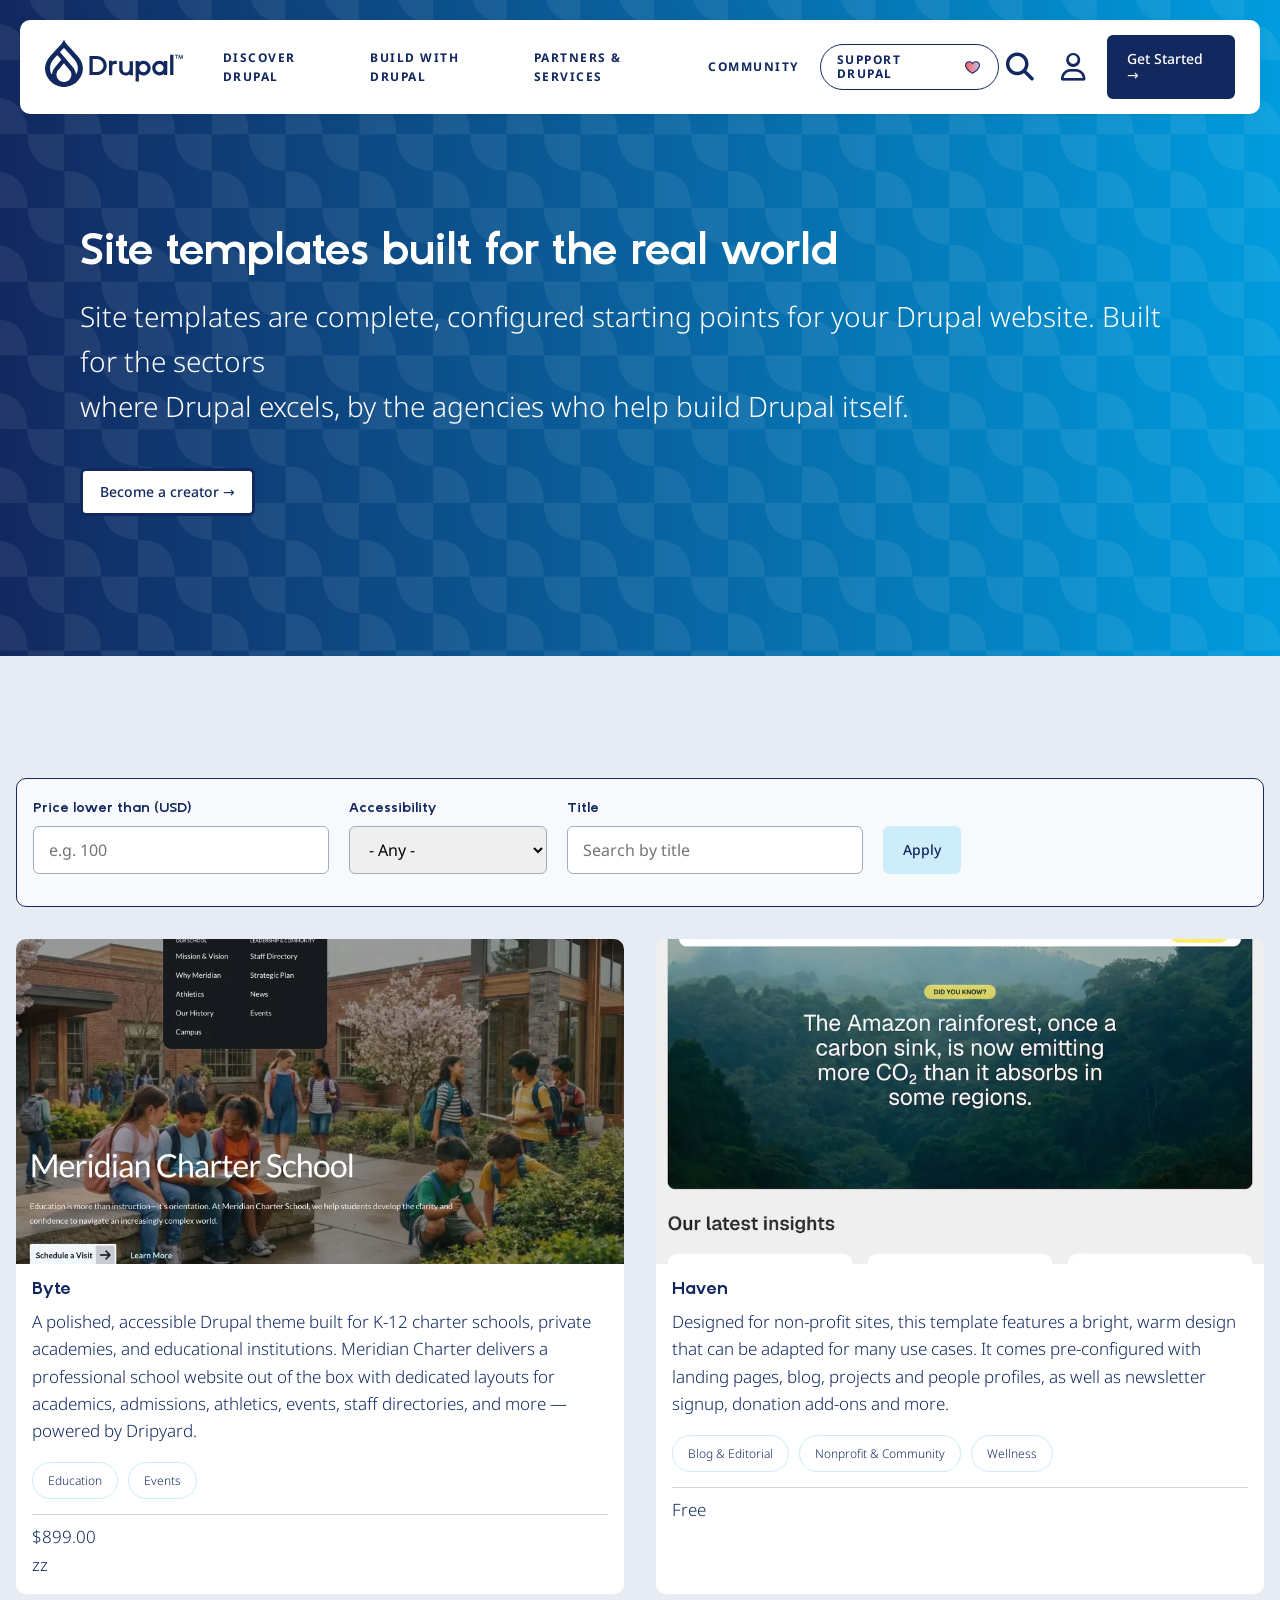
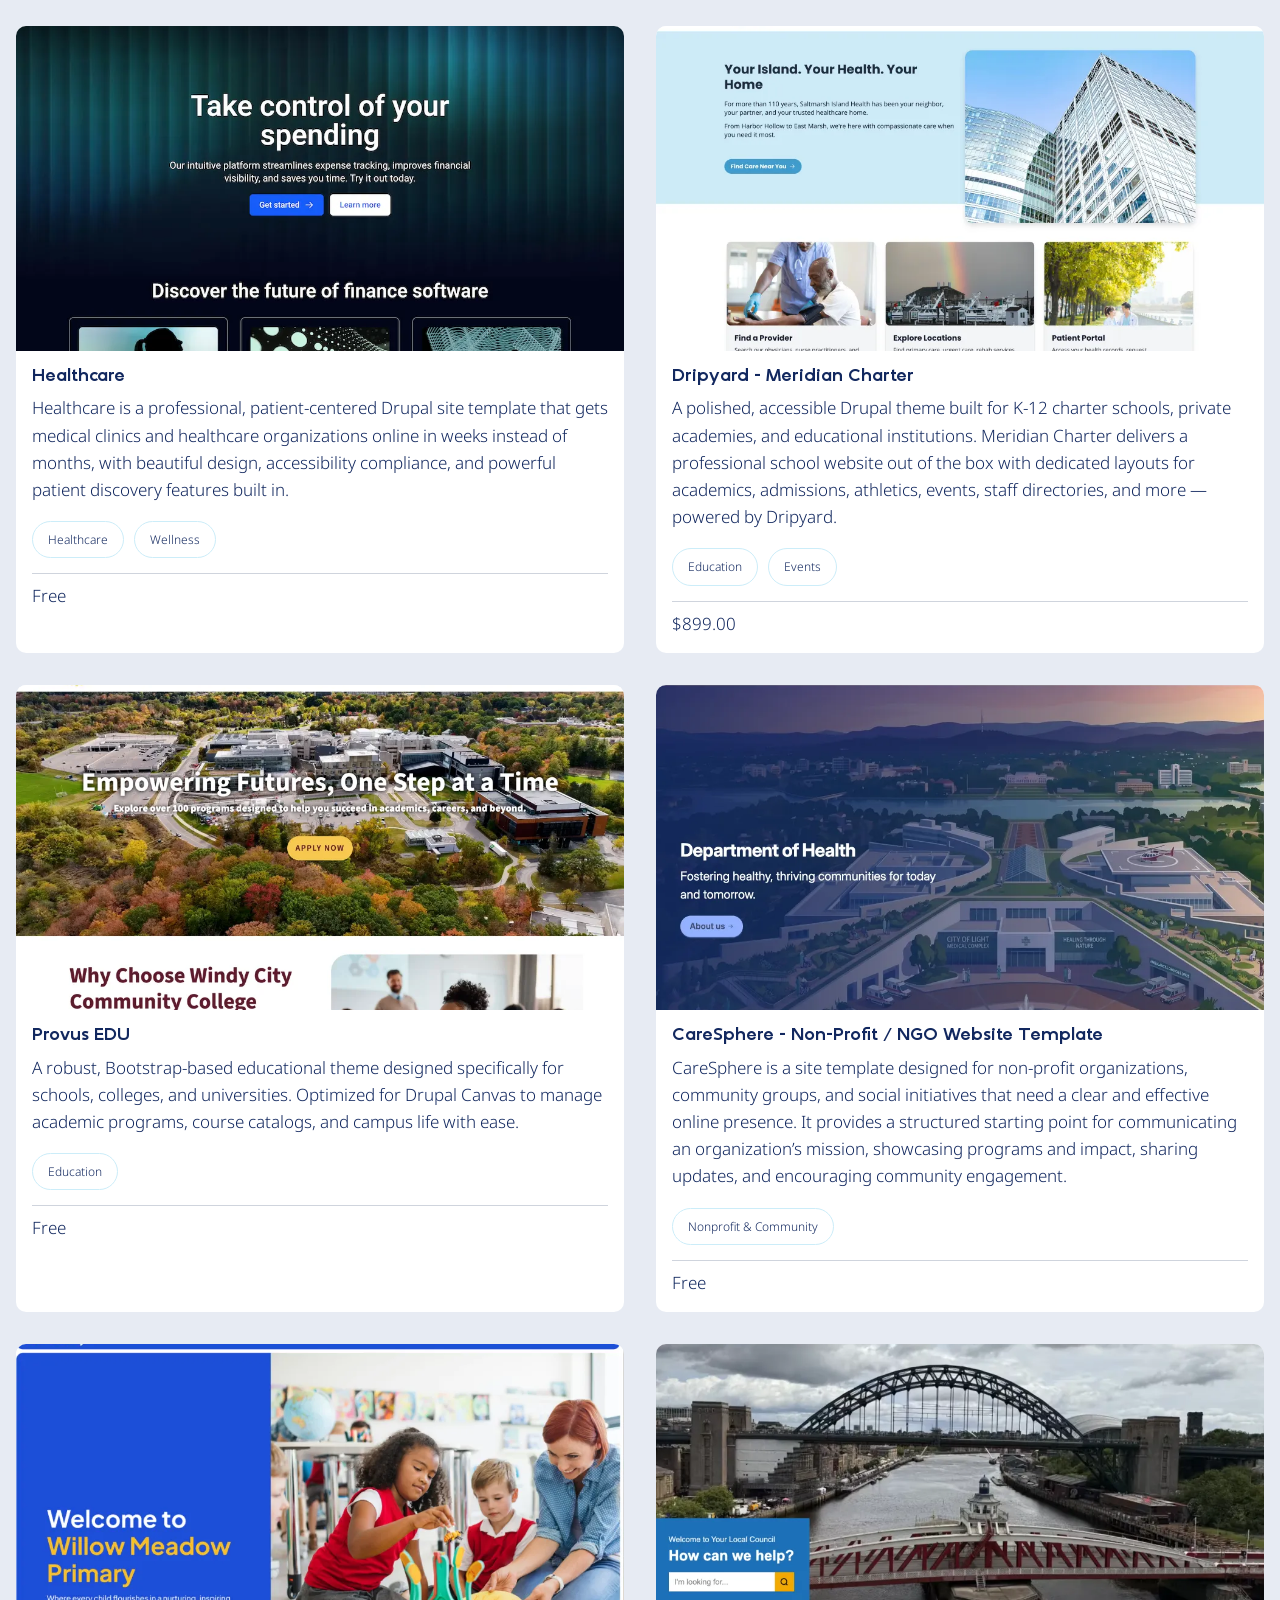
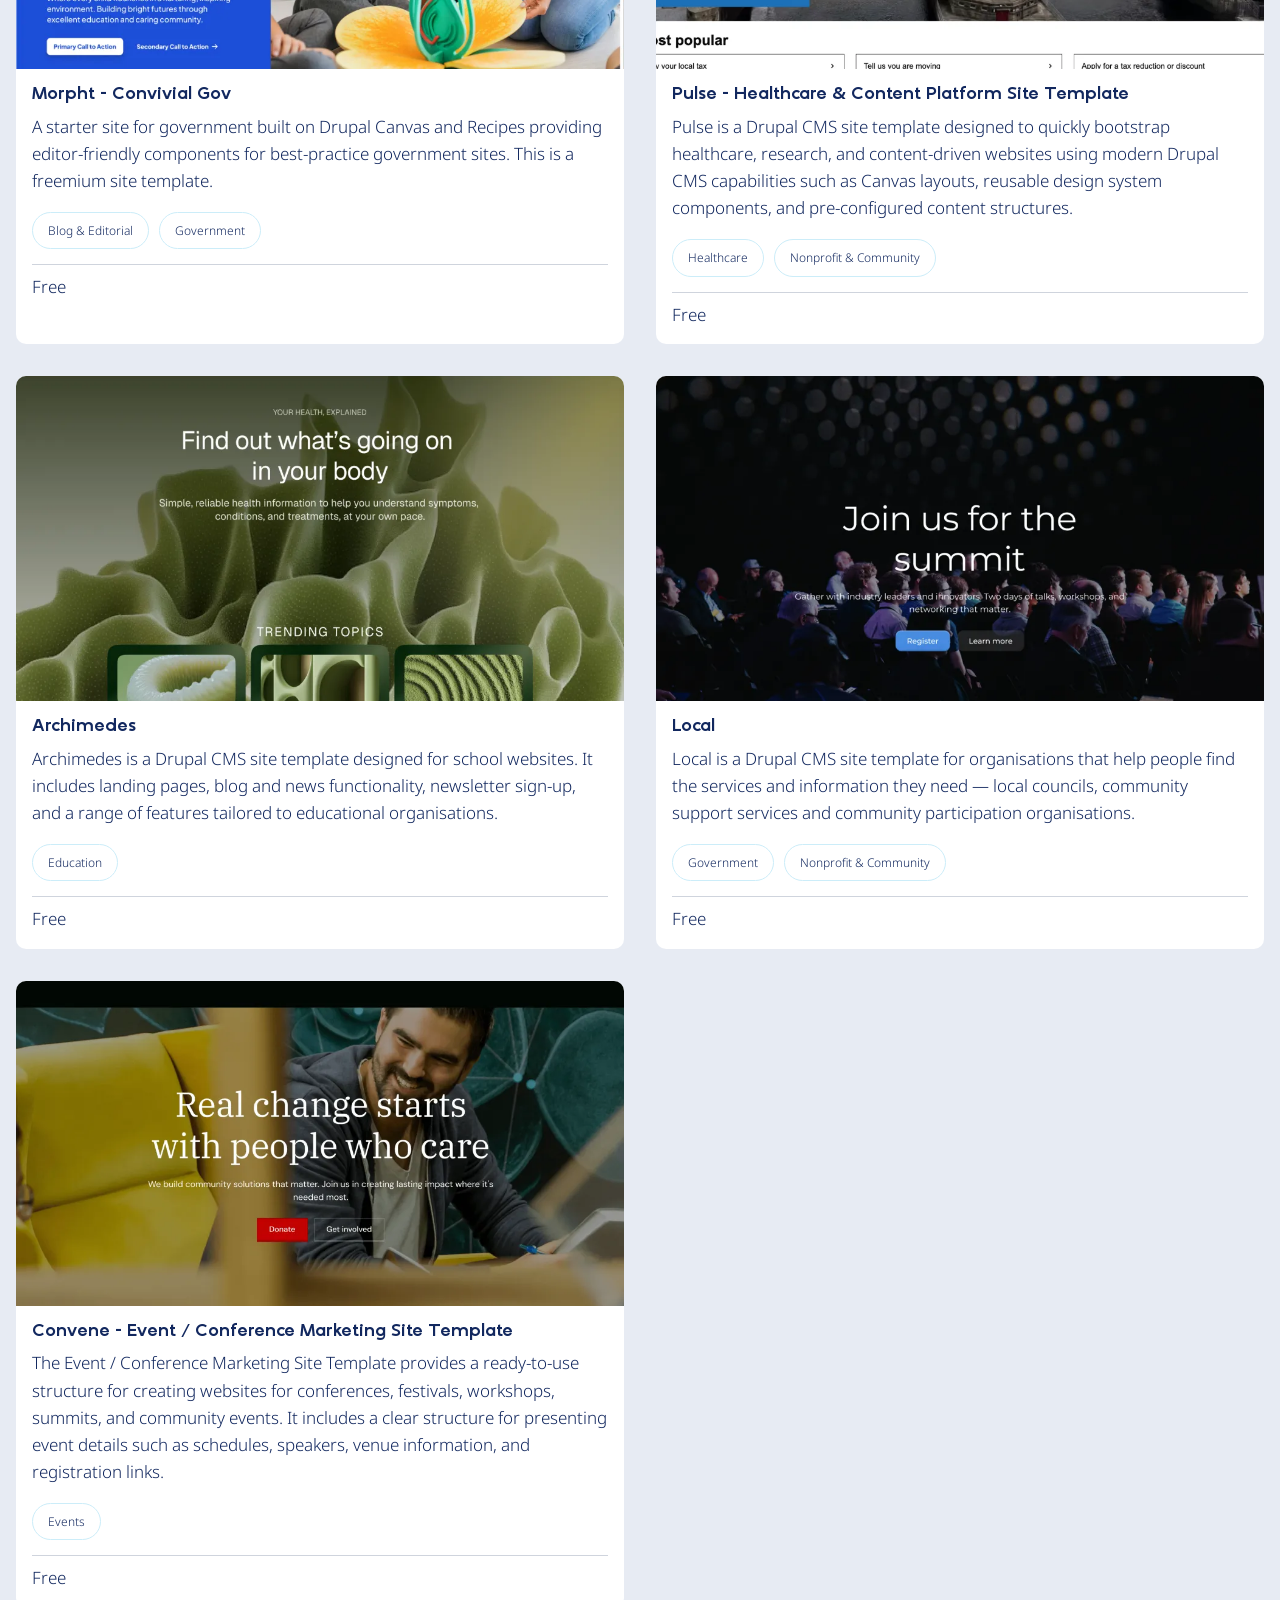
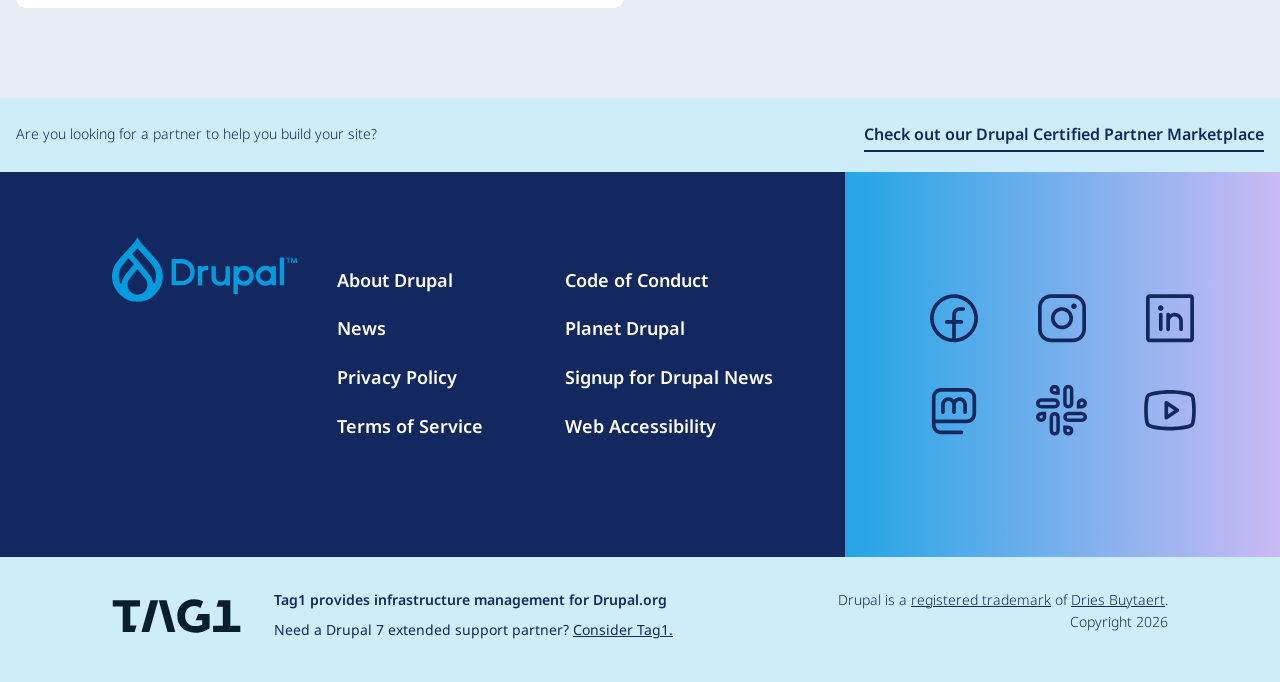
==== commit 5a3f7b0a: "update detail" ====
--- a/da-marketplace.html
+++ b/da-marketplace.html
@@ -73,7 +73,7 @@
             <section class="templates-container">
                 
                 <!-- Card 1 -->
-                <a href="https://www.drupalforge.org/" target="_blank" class="card">
+                <a href="site-template/byte/byte.html" target="_blank" class="card">
                     <img src="./images/site-template/card-1.webp" alt="Byte">
                     <div class="card-body">
                         <h3 class="card-title">Byte</h3>
@@ -87,7 +87,7 @@
                 </a>
 
                 <!-- Card 2 -->
-                <a href="https://www.drupalforge.org/" target="_blank" class="card">
+                <a href="site-template/haven/haven.html" target="_blank" class="card">
                     <img src="./images/site-template/card-2.webp" alt="Haven">
                     <div class="card-body">
                         <h3 class="card-title">Haven</h3>
--- a/assets/style.css
+++ b/assets/style.css
@@ -109,6 +109,31 @@
   color: inherit;
 }
 
+p {
+  margin-bottom: 18px;
+}
+
+ul, ol {
+  margin-block: 0;
+  margin-inline: 1.5rem 0;
+  padding-inline-start: 0;
+  list-style-type: disc;
+  list-style-image: none;
+}
+
+li {
+  margin-block: 0 20px;
+}
+
+img {
+  max-width: 100%;
+  height: auto;
+}
+
+strong {
+  font-weight: 700;
+}
+
 /* --- HEADER --- */
 header {
   box-shadow: 0 2px 10px 0 rgba(0,0,0,0.05);
@@ -509,6 +534,10 @@
   list-style: none;
 }
 
+.footer__social-menu-item {
+  margin-block: 0;
+}
+
 .footer__social-menu a {
   display: block;
   width: 60px;
@@ -597,4 +626,260 @@
   footer { flex-direction: column; }
   .footer-left, .footer-right { width: 100%; }
   .cta-banner { flex-direction: column; gap: 10px; text-align: center; }
+}
+
+/* =========================================================
+ *
+ * DETAIL TEMPLATE
+ *
+ ========================================================= */
+
+.template-detail .main {
+  background-color: var(--drupal-white);
+  padding-top: 0;
+}
+
+.page-header {
+  background-color: var(--drupal-light-blue);
+  padding: 106px 0 16px 0;
+}
+
+.breadcrumb {
+  margin-top: 2.75rem;
+  margin-bottom: 80px;
+  padding-bottom: 0;
+  font-size: 14px;
+  font-weight: 400;
+}
+
+.breadcrumb a {
+  cursor: pointer;
+  text-decoration: underline;
+  color: var(--drupal-navy);
+}
+
+.breadcrumb span:not(:first-child)::before {
+  margin: 0 12px;
+  content: ">";
+}
+
+.section-page-title {
+  display: flex;
+  justify-content: space-between;
+  align-items: flex-start;
+}
+
+#page-title {
+  color: var(--drupal-navy);
+  font-family: var(--larger-header);
+  font-size: 2.75rem;
+  font-weight: normal;
+  line-height: 1;
+  margin-bottom: 42px;
+}
+
+.page-authors {
+  display: flex;
+  flex-wrap: wrap;
+  font-size: smaller;
+}
+
+.page-authors > span {
+  margin-right: 10px;
+  font-style: italic;
+  font-weight: 400;
+}
+
+.page-authors .values {
+  display: flex;
+  flex-wrap: wrap;
+}
+
+.page-authors .values a {
+  display: inline-block;
+  margin-bottom: 10px;
+  text-decoration: none;
+}
+
+.template-actions {
+  display: flex;
+  align-items: center;
+  justify-content: flex-end;
+  gap: 12px;
+}
+
+.template-actions a {
+  border: solid 3px var(--drupal-navy);
+  background-color: var(--drupal-white);
+  width: fit-content;
+  padding: 13px 17px;
+  cursor: pointer;
+  color: var(--drupal-navy);
+  border-radius: 6px;
+  font-family: var(--sans);
+  font-size: 14px;
+  font-weight: 500;
+  font-style: normal;
+  line-height: 1rem;
+  margin-inline: 0 var(--space-s);
+}
+
+.template-actions a:hover {
+  text-decoration: none;
+  color: var(--drupal-white);
+  border-color: var(--drupal-navy);
+  background-color: var(--drupal-navy);
+}
+
+.template-price {
+  font-size: 14px;
+  font-weight: 700;
+  padding: 13px 17px;
+}
+
+/* Template main content */
+.block-feature {
+  margin: 25px 0 50px 0;
+}
+
+.block-feature img {
+  display: block;
+  margin: 0 auto;
+  border: 5px solid var(--drupal-navy);
+  border-radius: 15px;
+  box-shadow: 1.5rem 1.5rem var(--drupal-dark-blue);
+}
+
+.main-content-wrap {
+  display: flex;
+  justify-content: space-between;
+  align-items: flex-start;
+}
+
+.main-content {
+  max-width: 80%;
+}
+
+/* Sidebar Right */
+.sidebar-right {
+  width: 15%;
+}
+
+.sidebar-right .block-title {
+  font-family: var(--body);
+  font-weight: 700;
+  text-transform: uppercase;
+  margin-bottom: 15px;
+  font-size: 17px;
+  color: var(--drupal-navy);
+}
+
+.block-tags .values {
+  display: flex;
+  flex-wrap: wrap;
+}
+
+.block-tags .value {
+  padding: 8px 15px;
+  border: 1px solid var(--drupal-light-blue);
+  border-radius: 25px;
+  margin-right: 10px;
+  margin-bottom: 10px;
+  font-size: 12px;
+  display: inline-block;
+}
+
+/* Template tab */
+.template-tabs {
+  margin-top: 10px;
+}
+
+.template-tabs .horizontal-tabs {
+  border: 1px solid var(--drupal-light-blue);
+  background: var(--drupal-light-blue);
+  margin-top: 20px;
+  border-radius: 10px;
+  padding: 15px;
+  margin: 0 0 1em 0;
+  position: relative;
+}
+
+.horizontal-tabs .horizontal-tabs-list {
+  background: transparent;
+  border: none;
+  width: auto;
+  display: inline-block;
+  margin: 0;
+  padding: 0;
+  list-style: none;
+  border-bottom: 1px solid #ccc;
+  height: auto;
+  clear: both;
+}
+
+.horizontal-tabs .horizontal-tab-button {
+  margin: 0 10px 0 0;
+  background: var(--drupal-white);
+  box-shadow: none;
+  border-radius: 10px;
+  border: 1px solid var(--drupal-navy);
+  padding-top: 0;
+  min-width: 5em;
+  float: left;
+}
+
+.horizontal-tabs .horizontal-tab-button a {
+  display: block;
+  text-decoration: none;
+  padding: 0.6em 1em;
+  position: relative;
+  top: 0;
+  border-radius: 10px;
+}
+
+.horizontal-tabs .horizontal-tab-button a:hover {
+  background: var(--drupal-navy);
+  color: var(--drupal-white);
+}
+
+.horizontal-tabs .horizontal-tab-button.selected {
+  background: var(--drupal-navy);
+  margin-bottom: -1px;
+}
+
+.horizontal-tabs .horizontal-tab-button.selected a {
+  color: var(--drupal-white);
+}
+
+.horizontal-tabs-panes {
+  margin: 24px 0;
+}
+
+.horizontal-tabs-panes .label {
+  font-weight: bold;
+}
+
+/* block creating organizations */
+.block-creating-organizations {
+  margin-bottom: 20px;
+}
+
+.block-creating-organizations .label {
+  font-weight: bold;
+}
+
+.block-creating-organizations .logos {
+  display: flex;
+  flex-wrap: wrap;
+  gap: 20px;
+  align-items: flex-end;
+  padding-top: 20px;
+  text-align: center;
+}
+
+.block-creating-organizations .logos img {
+  max-width: 150px;
+  height: auto;
+  max-height: 50px;
+  width: auto;
 }
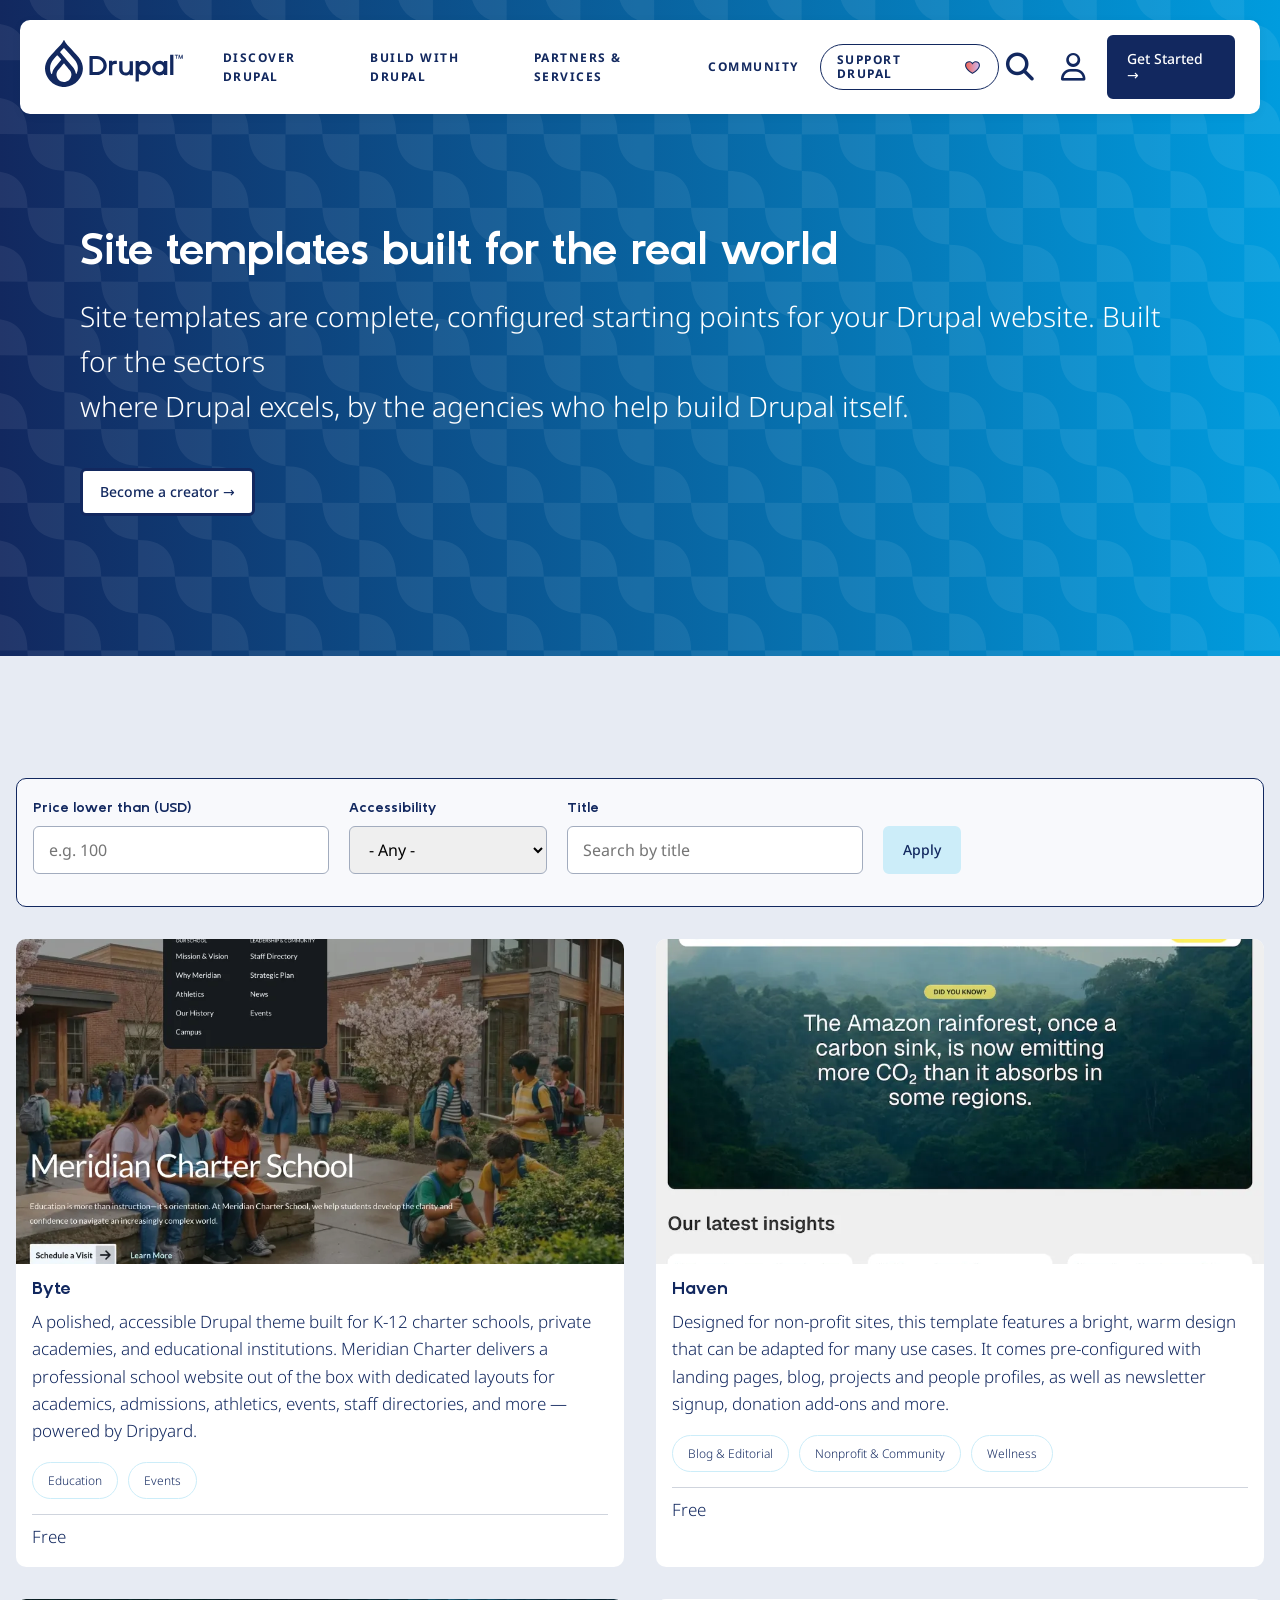
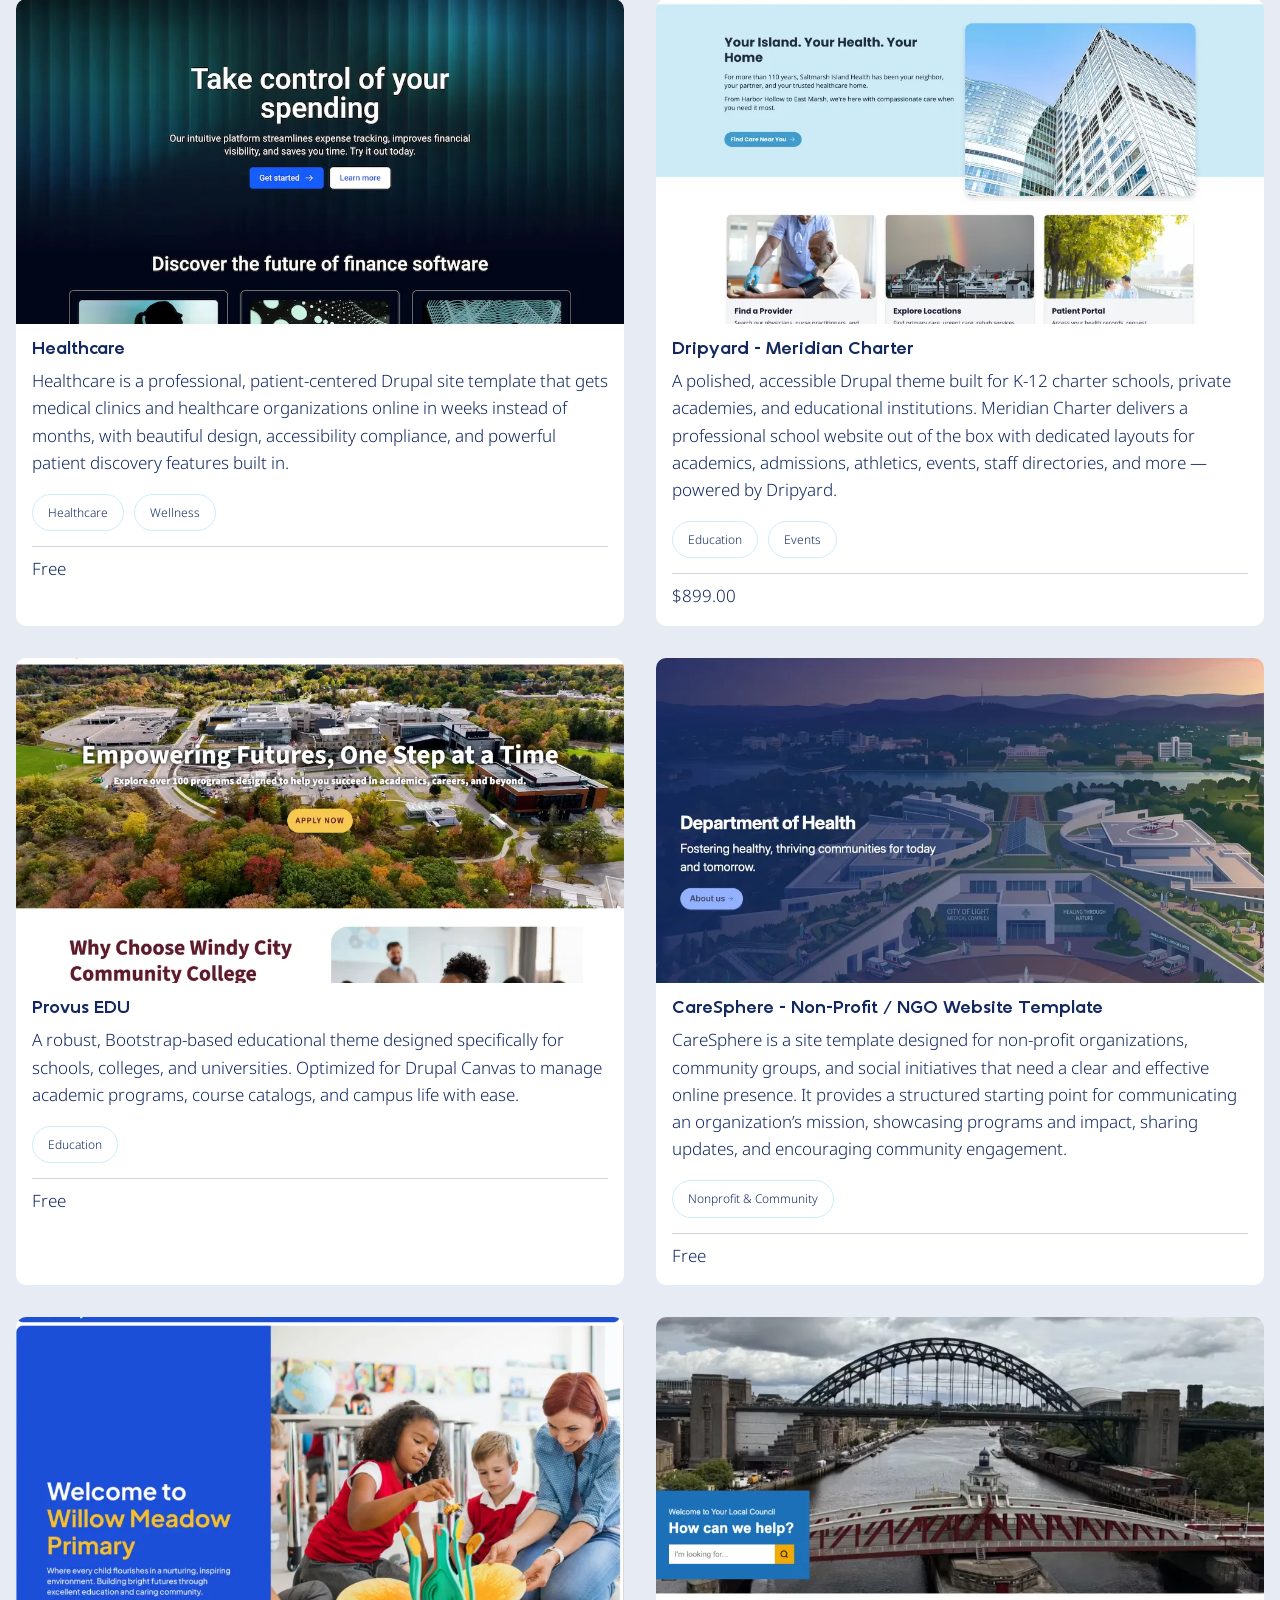
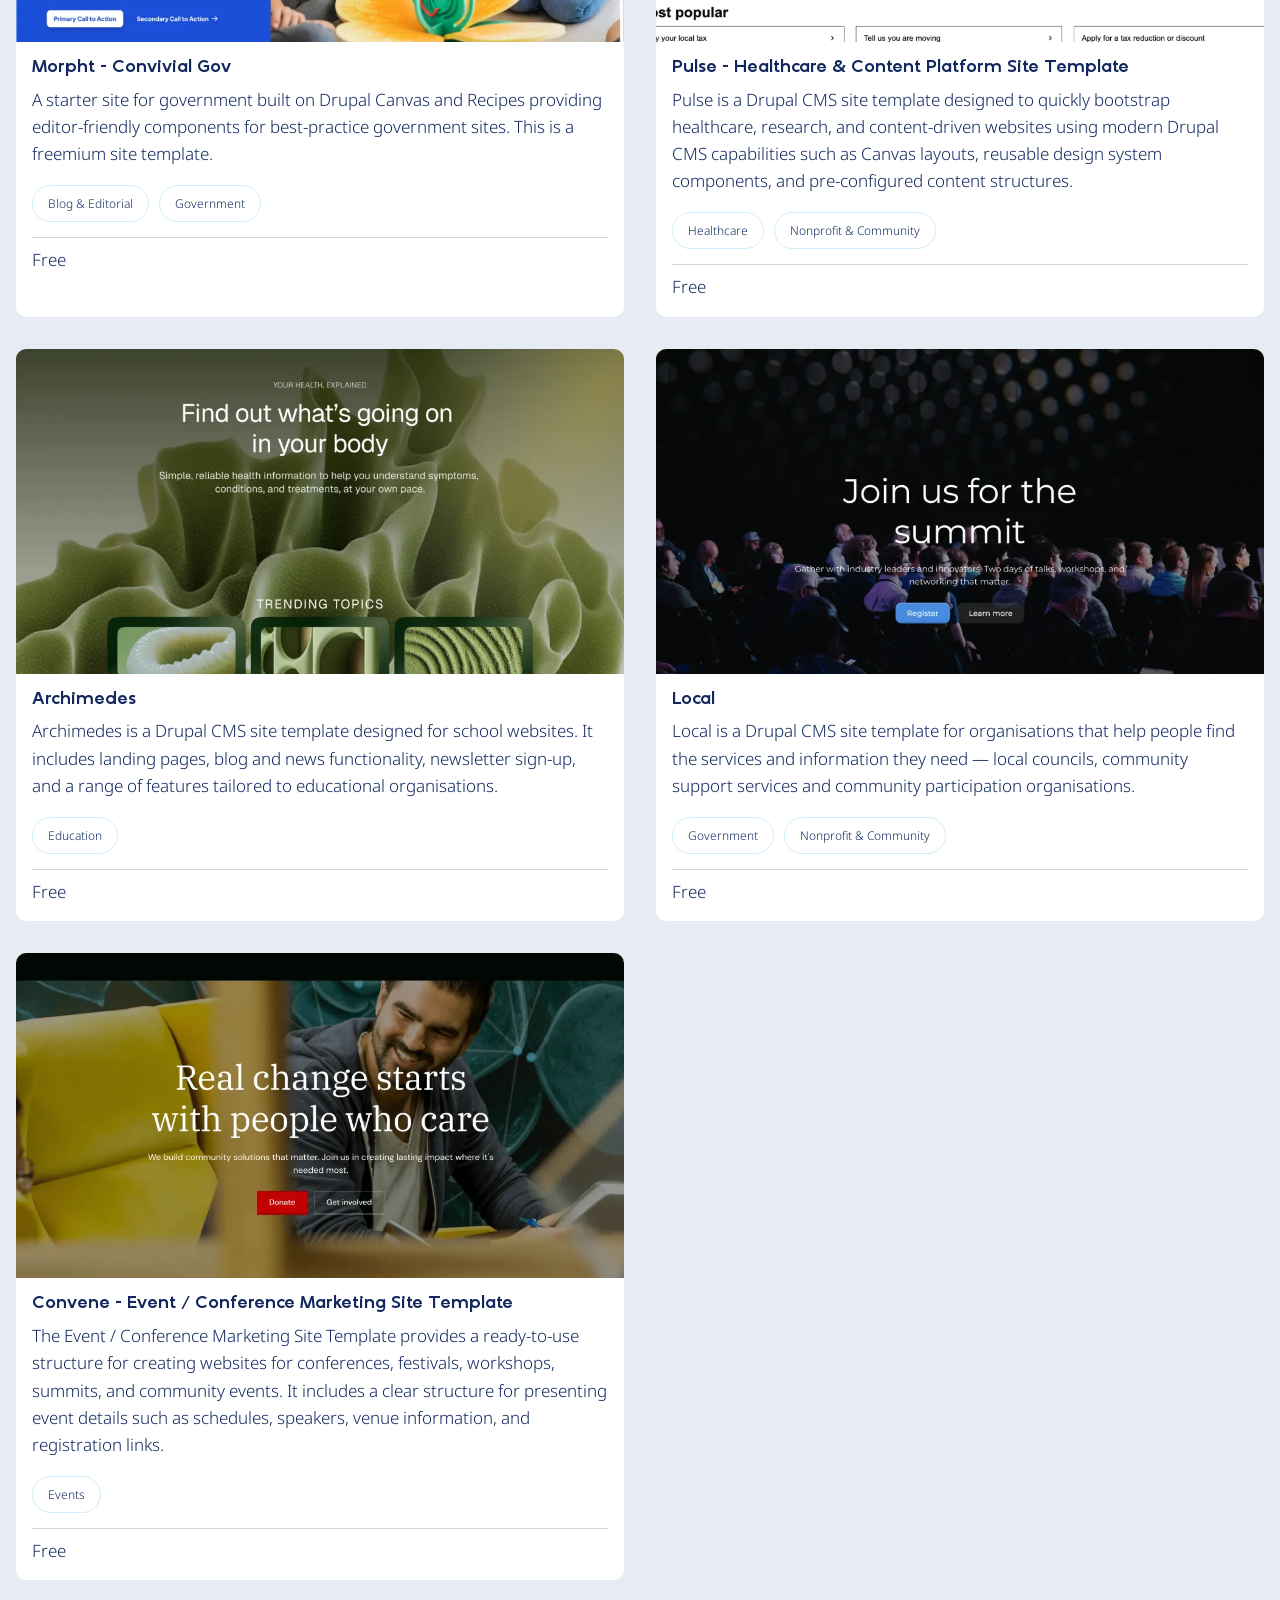
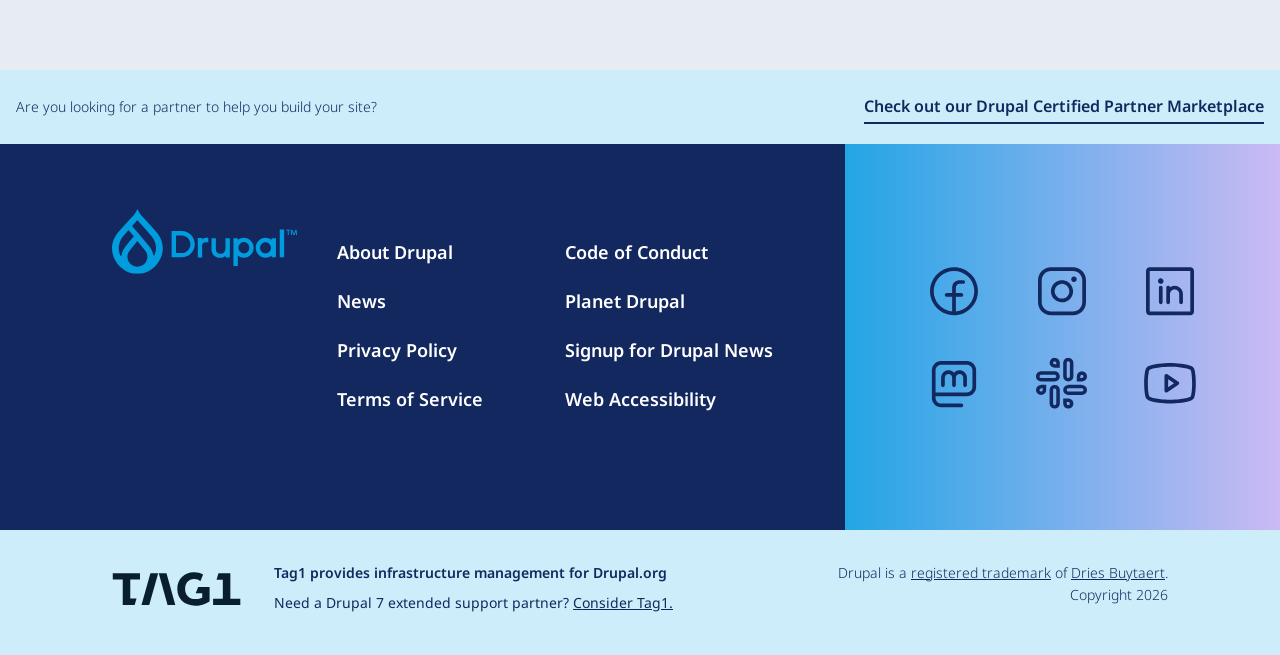
==== commit e32b8e6a: "Update" ====
--- a/da-marketplace.html
+++ b/da-marketplace.html
@@ -73,7 +73,7 @@
             <section class="templates-container">
                 
                 <!-- Card 1 -->
-                <a href="site-template/byte/byte.html" target="_blank" class="card">
+                <a href="site-template/byte/" target="_blank" class="card">
                     <img src="./images/site-template/card-1.webp" alt="Byte">
                     <div class="card-body">
                         <h3 class="card-title">Byte</h3>
@@ -82,12 +82,12 @@
                             <span class="tag">Education</span>
                             <span class="tag">Events</span>
                         </div>
-                        <div class="card-footer">$899.00</div>zz
+                        <div class="card-footer">Free</div>
                     </div>
                 </a>
 
                 <!-- Card 2 -->
-                <a href="site-template/haven/haven.html" target="_blank" class="card">
+                <a href="site-template/haven/" target="_blank" class="card">
                     <img src="./images/site-template/card-2.webp" alt="Haven">
                     <div class="card-body">
                         <h3 class="card-title">Haven</h3>
@@ -102,7 +102,7 @@
                 </a>
 
                 <!-- Card 3 -->
-                <a href="https://www.drupalforge.org/" target="_blank" class="card">
+                <a href="https://stage.drupalforge.org/template/drupal-cms" target="_blank" class="card">
                     <img src="./images/site-template/card-3.webp" alt="Healthcare">
                     <div class="card-body">
                         <h3 class="card-title">Healthcare</h3>
@@ -116,7 +116,7 @@
                 </a>
 
                 <!-- Card 4 -->
-                <a href="https://www.drupalforge.org/" target="_blank" class="card">
+                <a href="https://stage.drupalforge.org/template/drupal-cms" target="_blank" class="card">
                     <img src="./images/site-template/card-4.webp" alt="Dripyard - Meridian Charter">
                     <div class="card-body">
                         <h3 class="card-title">Dripyard - Meridian Charter</h3>
@@ -130,7 +130,7 @@
                 </a>
 
                 <!-- Card 5 -->
-                <a href="https://www.drupalforge.org/" target="_blank" class="card">
+                <a href="https://stage.drupalforge.org/template/drupal-cms" target="_blank" class="card">
                     <img src="./images/site-template/card-5.webp" alt="Provus EDU">
                     <div class="card-body">
                         <h3 class="card-title">Provus EDU</h3>
@@ -143,7 +143,7 @@
                 </a>
 
                 <!-- Card 6 -->
-                <a href="https://www.drupalforge.org/" target="_blank" class="card">
+                <a href="https://stage.drupalforge.org/template/drupal-cms" target="_blank" class="card">
                     <img src="./images/site-template/card-6.webp" alt="CareSphere - Non-Profit / NGO Website Template">
                     <div class="card-body">
                         <h3 class="card-title">CareSphere - Non-Profit / NGO Website Template</h3>
@@ -156,7 +156,7 @@
                 </a>
 
                 <!-- Card 7 -->
-                <a href="https://www.drupalforge.org/" target="_blank" class="card">
+                <a href="https://stage.drupalforge.org/template/drupal-cms" target="_blank" class="card">
                     <img src="./images/site-template/card-7.webp" alt="Morpht - Convivial Gov">
                     <div class="card-body">
                         <h3 class="card-title">Morpht - Convivial Gov</h3>
@@ -170,7 +170,7 @@
                 </a>
 
                 <!-- Card 8 -->
-                <a href="https://www.drupalforge.org/" target="_blank" class="card">
+                <a href="https://stage.drupalforge.org/template/drupal-cms" target="_blank" class="card">
                     <img src="./images/site-template/card-8.webp" alt="Pulse – Healthcare & Content Platform Site Template">
                     <div class="card-body">
                         <h3 class="card-title">Pulse – Healthcare & Content Platform Site Template</h3>
@@ -184,7 +184,7 @@
                 </a>
 
                 <!-- Card 9 -->
-                <a href="https://www.drupalforge.org/" target="_blank" class="card">
+                <a href="https://stage.drupalforge.org/template/drupal-cms" target="_blank" class="card">
                     <img src="./images/site-template/card-9.webp" alt="Archimedes">
                     <div class="card-body">
                         <h3 class="card-title">Archimedes</h3>
@@ -197,7 +197,7 @@
                 </a>
 
                 <!-- Card 10 -->
-                <a href="https://www.drupalforge.org/" target="_blank" class="card">
+                <a href="https://stage.drupalforge.org/template/drupal-cms" target="_blank" class="card">
                     <img src="./images/site-template/card-10.webp" alt="Local">
                     <div class="card-body">
                         <h3 class="card-title">Local</h3>
@@ -211,7 +211,7 @@
                 </a>
 
                 <!-- Card 11 -->
-                <a href="https://www.drupalforge.org/" target="_blank" class="card">
+                <a href="https://stage.drupalforge.org/template/drupal-cms" target="_blank" class="card">
                     <img src="./images/site-template/card-11.webp" alt="Convene - Event / Conference Marketing Site Template">
                     <div class="card-body">
                         <h3 class="card-title">Convene - Event / Conference Marketing Site Template</h3>
